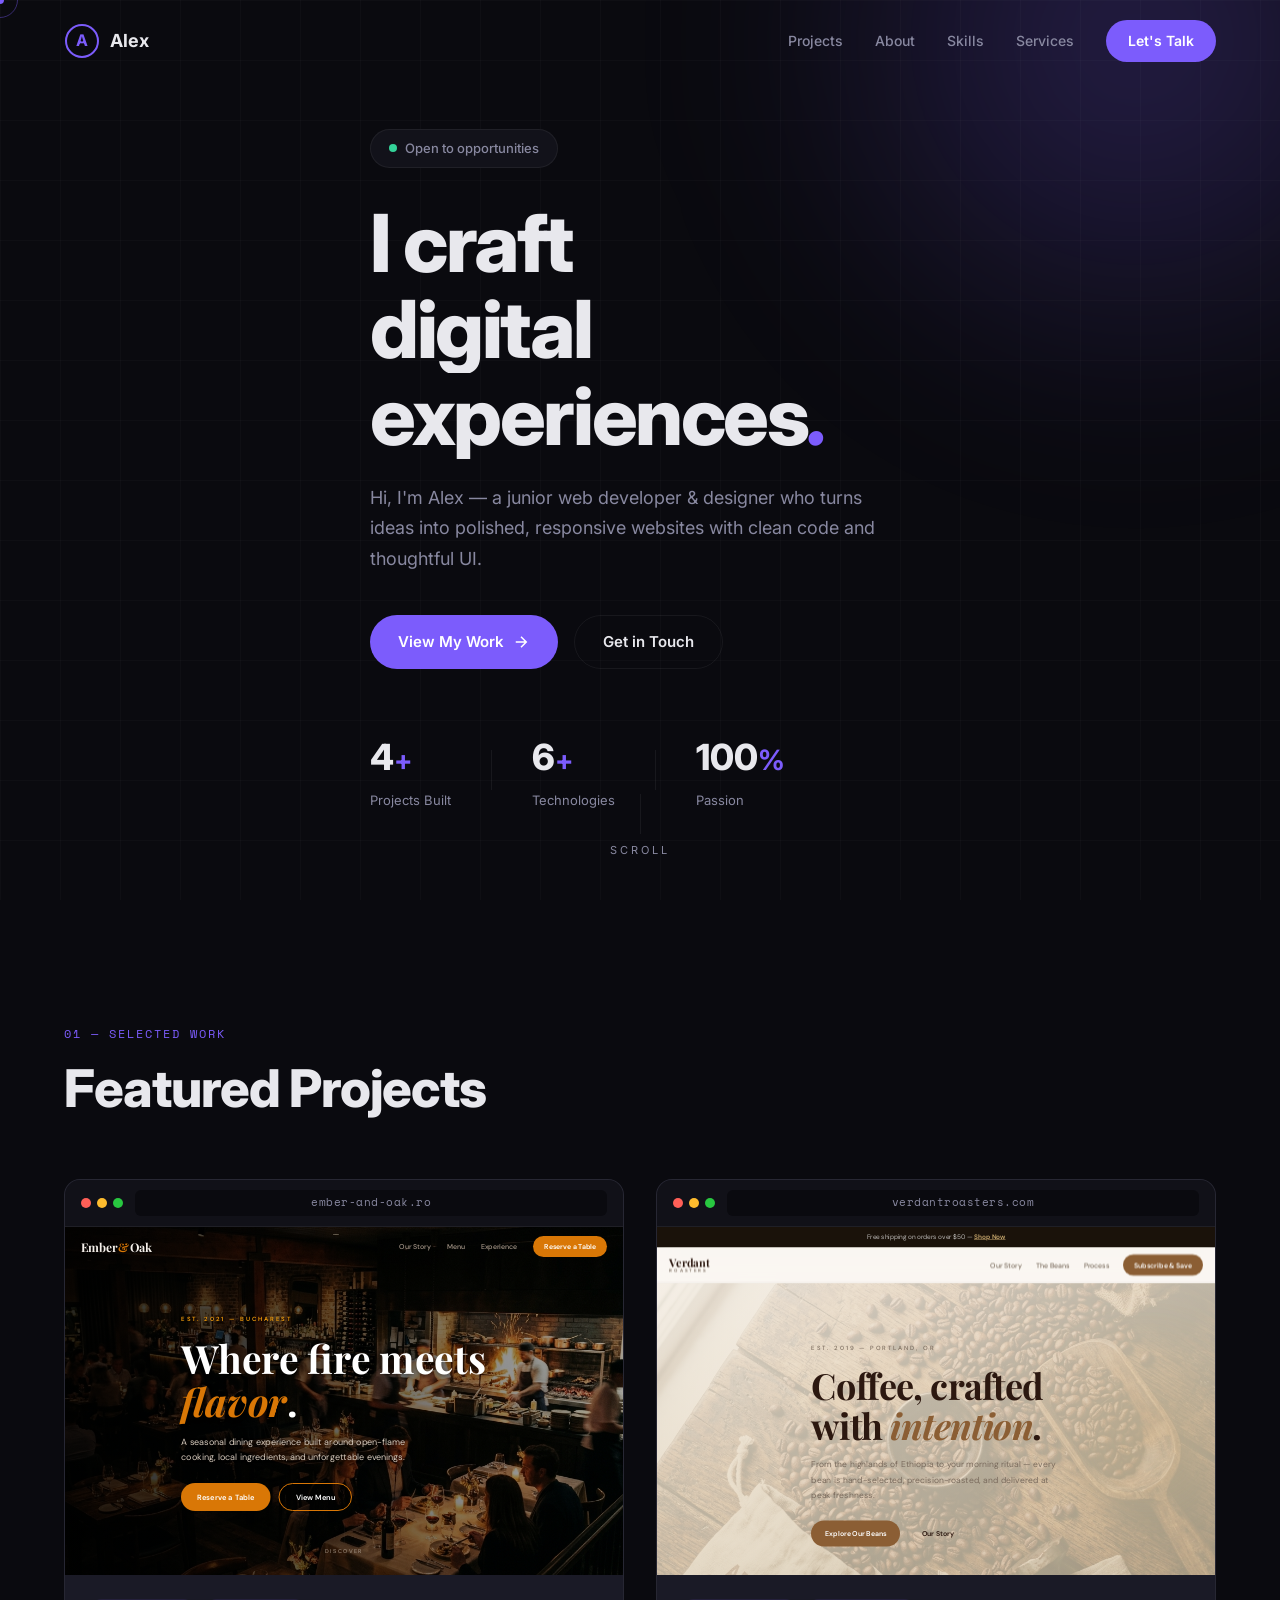
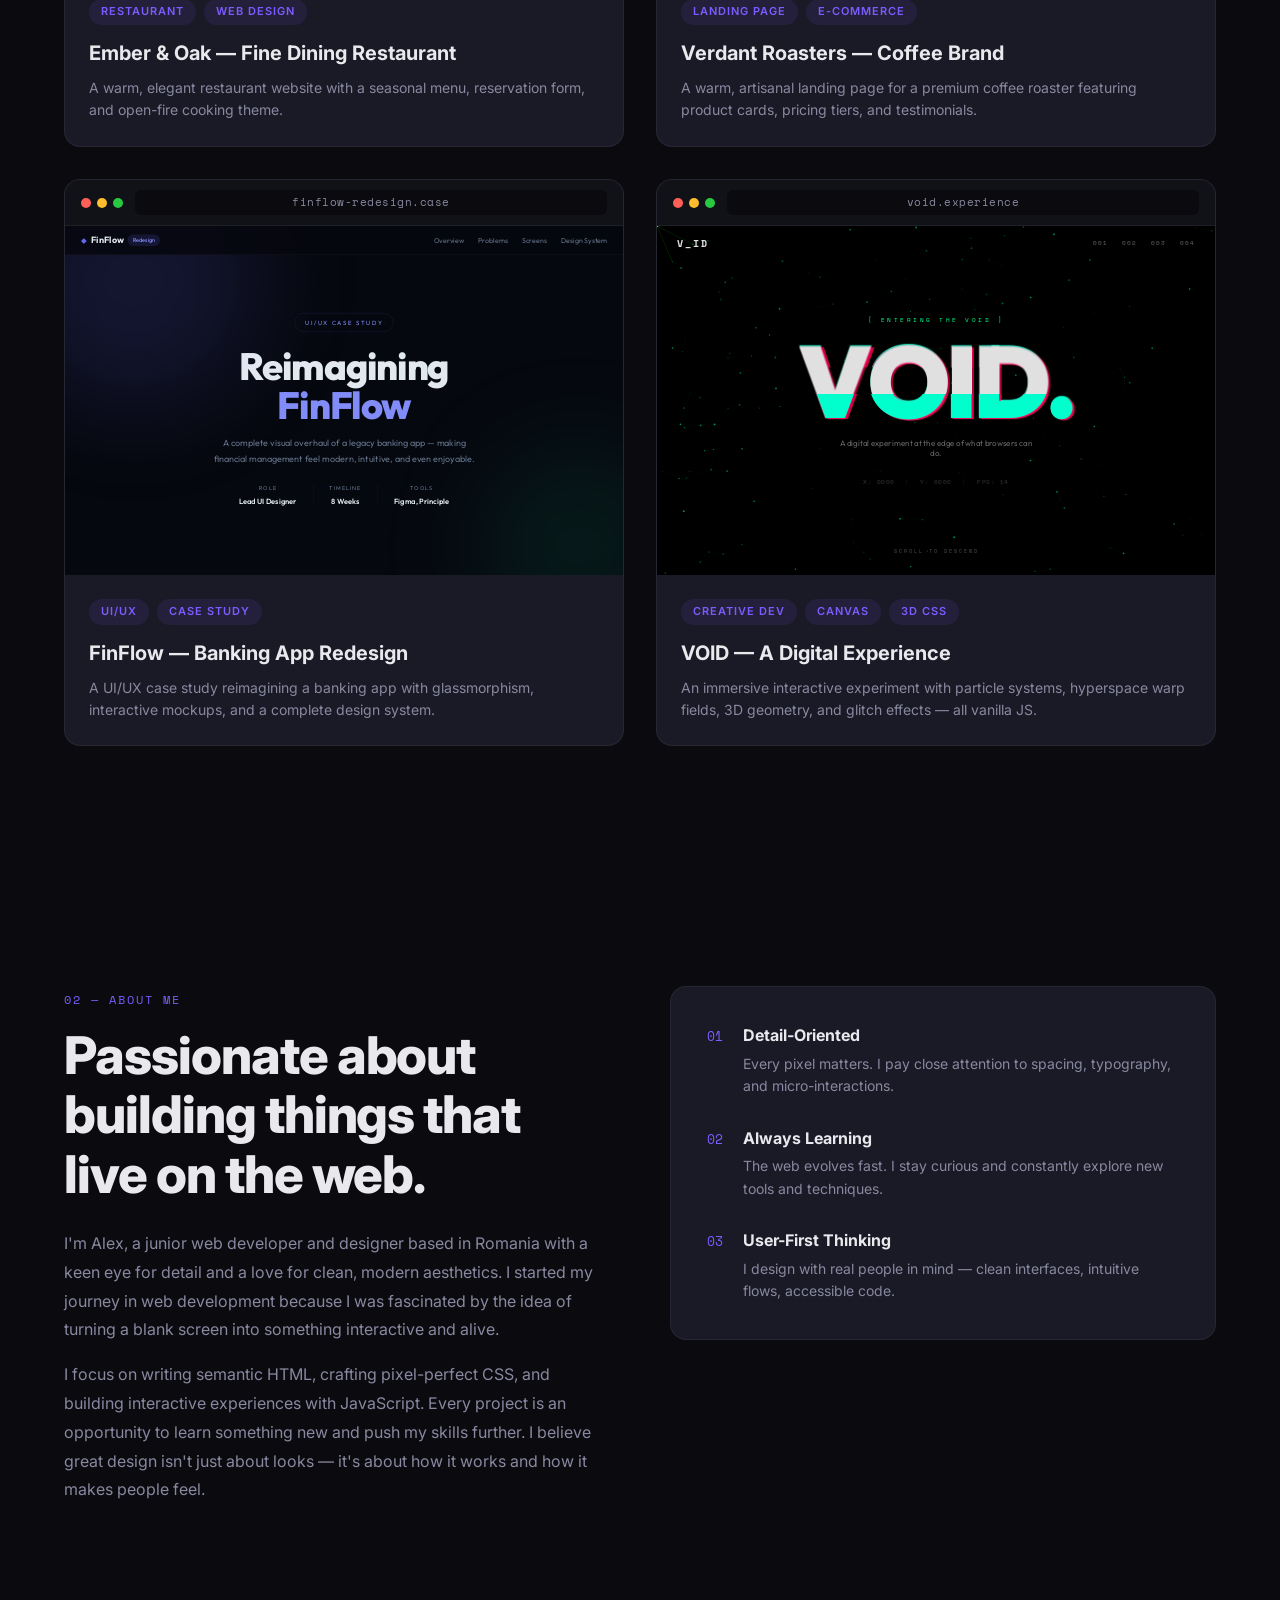
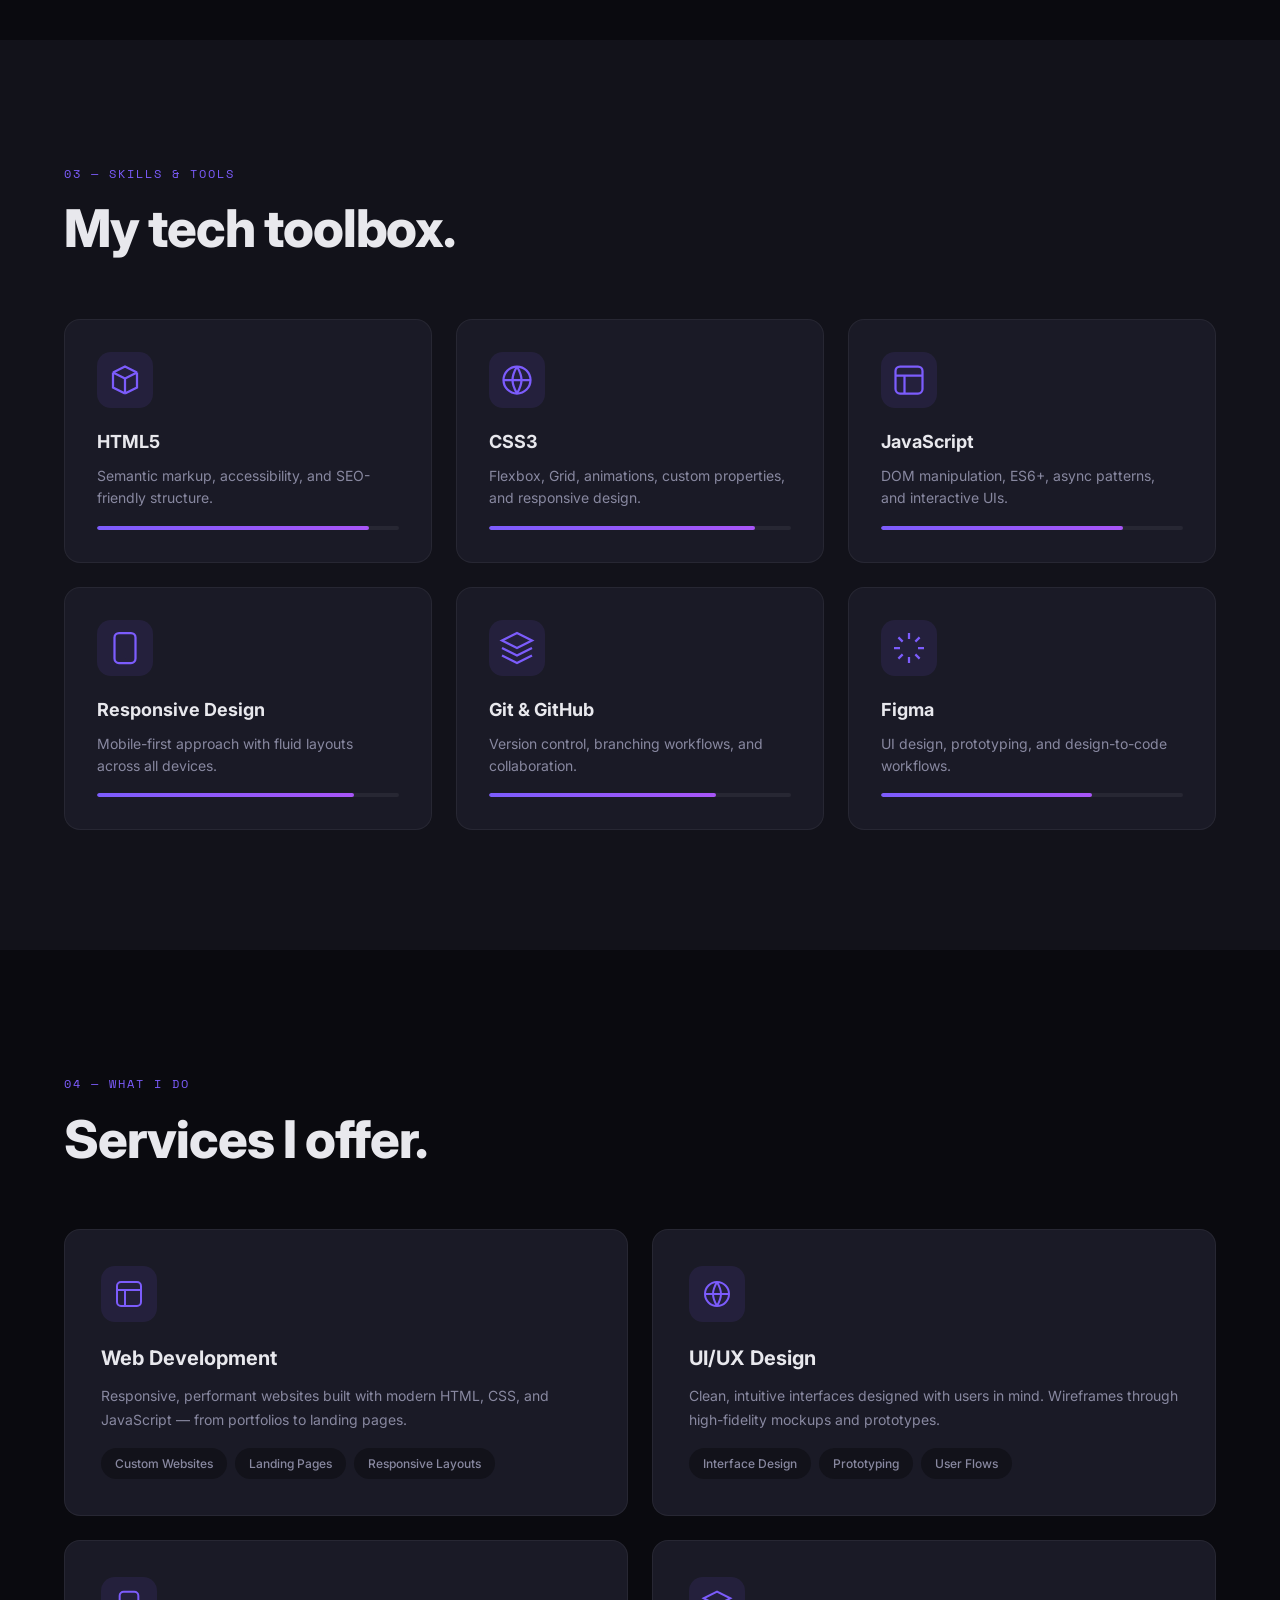
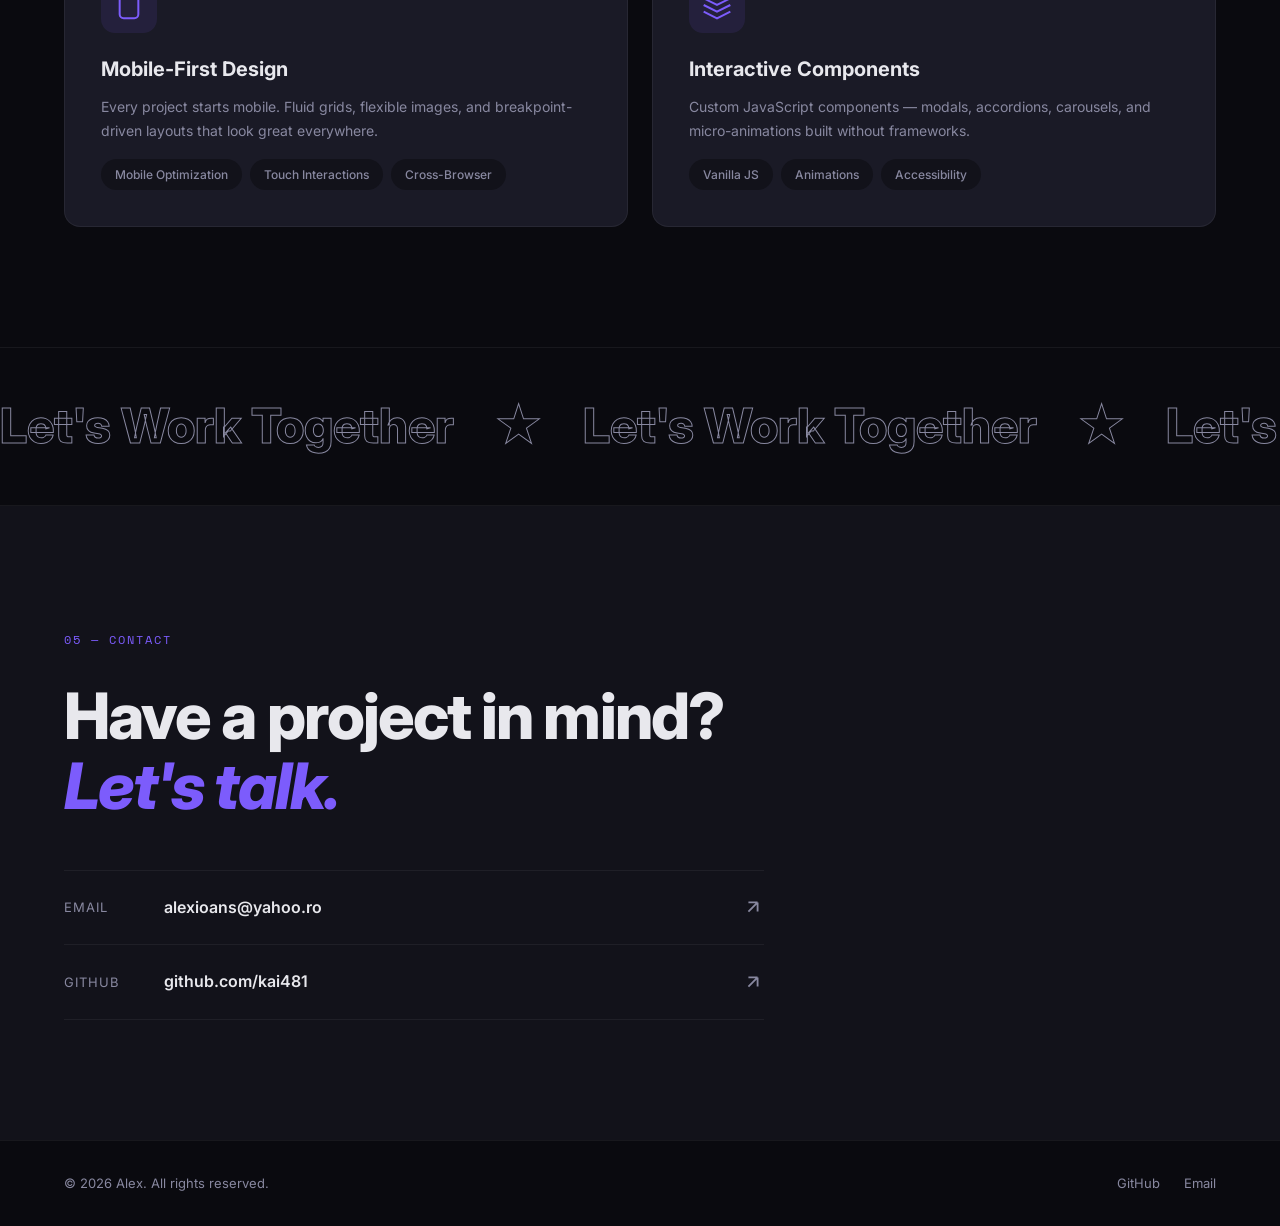
==== index.html @ 917669f0 "Add files via upload" ====
<!DOCTYPE html>
<html lang="en">
<head>
    <meta charset="UTF-8">
    <meta name="viewport" content="width=device-width, initial-scale=1.0">
    <title>Alex — Junior Web Developer & Designer</title>
    <meta name="description" content="Alex is a junior web developer and designer crafting modern, responsive websites and immersive digital experiences.">
    <link rel="preconnect" href="https://fonts.googleapis.com">
    <link rel="preconnect" href="https://fonts.gstatic.com" crossorigin>
    <link href="https://fonts.googleapis.com/css2?family=Inter:wght@300;400;500;600;700;800;900&family=Space+Mono:wght@400;700&display=swap" rel="stylesheet">
    <link rel="stylesheet" href="style.css">
</head>
<body>
    <!-- Cursor -->
    <div class="cursor" id="cursor"></div>
    <div class="cursor-follower" id="cursorFollower"></div>

    <!-- Loader -->
    <div class="loader" id="loader">
        <div class="loader-inner">
            <div class="loader-bar"></div>
            <span class="loader-text">ALEX</span>
        </div>
    </div>

    <!-- Navigation -->
    <header class="nav" id="nav">
        <div class="container nav-inner">
            <a href="#" class="nav-logo">
                <svg width="36" height="36" viewBox="0 0 36 36" fill="none">
                    <circle cx="18" cy="18" r="16" stroke="currentColor" stroke-width="2"/>
                    <text x="18" y="23" text-anchor="middle" fill="currentColor" font-size="16" font-weight="700" font-family="Inter, sans-serif">A</text>
                </svg>
                <span>Alex</span>
            </a>
            <nav class="nav-links" id="navLinks">
                <a href="#projects">Projects</a>
                <a href="#about">About</a>
                <a href="#skills">Skills</a>
                <a href="#services">Services</a>
                <a href="#contact" class="nav-cta">Let's Talk</a>
            </nav>
            <button class="hamburger" id="hamburger" aria-label="Toggle navigation">
                <span></span><span></span><span></span>
            </button>
        </div>
    </header>

    <!-- Mobile Menu -->
    <div class="mobile-menu" id="mobileMenu">
        <nav>
            <a href="#projects">Projects</a>
            <a href="#about">About</a>
            <a href="#skills">Skills</a>
            <a href="#services">Services</a>
            <a href="#contact">Let's Talk</a>
        </nav>
    </div>

    <!-- Hero -->
    <section class="hero">
        <div class="hero-bg">
            <div class="hero-gradient"></div>
            <div class="hero-grid"></div>
        </div>
        <div class="container hero-content">
            <div class="hero-badge reveal">
                <span class="pulse-dot"></span>
                Open to opportunities
            </div>
            <h1 class="hero-title">
                <span class="reveal-line"><span>I craft</span></span>
                <span class="reveal-line delay-1"><span>digital</span></span>
                <span class="reveal-line delay-2"><span>experiences<em>.</em></span></span>
            </h1>
            <p class="hero-desc reveal delay-3">Hi, I'm Alex — a junior web developer & designer who turns ideas into polished, responsive websites with clean code and thoughtful UI.</p>
            <div class="hero-btns reveal delay-4">
                <a href="#projects" class="btn btn-primary">
                    <span>View My Work</span>
                    <svg width="18" height="18" viewBox="0 0 24 24" fill="none" stroke="currentColor" stroke-width="2"><path d="M5 12h14M12 5l7 7-7 7"/></svg>
                </a>
                <a href="#contact" class="btn btn-outline">Get in Touch</a>
            </div>
            <div class="hero-stats reveal delay-5">
                <div class="stat">
                    <span class="stat-num" data-count="4">0</span><span class="stat-plus">+</span>
                    <span class="stat-label">Projects Built</span>
                </div>
                <div class="stat-divider"></div>
                <div class="stat">
                    <span class="stat-num" data-count="6">0</span><span class="stat-plus">+</span>
                    <span class="stat-label">Technologies</span>
                </div>
                <div class="stat-divider"></div>
                <div class="stat">
                    <span class="stat-num" data-count="100">0</span><span class="stat-plus">%</span>
                    <span class="stat-label">Passion</span>
                </div>
            </div>
        </div>
        <div class="scroll-cue">
            <div class="scroll-line"></div>
            <span>Scroll</span>
        </div>
    </section>

    <!-- Projects Section -->
    <section id="projects" class="section">
        <div class="container">
            <div class="section-header">
                <span class="section-tag reveal">01 — Selected Work</span>
                <h2 class="section-title reveal delay-1">Featured Projects</h2>
            </div>
            <div class="projects-grid">
                <article class="project-card reveal">
                    <a href="project-1-portfolio/index.html" class="project-link">
                        <div class="project-image">
                            <div class="project-preview-frame">
                                <div class="frame-dots"><span></span><span></span><span></span></div>
                                <div class="frame-url">ember-and-oak.ro</div>
                            </div>
                            <div class="project-preview-wrap">
                                <iframe src="project-1-portfolio/index.html" class="project-iframe" loading="lazy" tabindex="-1" title="Ember & Oak preview"></iframe>
                            </div>
                            <div class="project-hover">
                                <span class="project-arrow">
                                    <svg width="28" height="28" viewBox="0 0 24 24" fill="none" stroke="currentColor" stroke-width="2"><path d="M7 17L17 7M17 7H7M17 7V17"/></svg>
                                </span>
                            </div>
                        </div>
                        <div class="project-meta">
                            <div class="project-tags"><span>Restaurant</span><span>Web Design</span></div>
                            <h3>Ember & Oak — Fine Dining Restaurant</h3>
                            <p>A warm, elegant restaurant website with a seasonal menu, reservation form, and open-fire cooking theme.</p>
                        </div>
                    </a>
                </article>
                <article class="project-card reveal delay-1">
                    <a href="project-2-landing/index.html" class="project-link">
                        <div class="project-image">
                            <div class="project-preview-frame">
                                <div class="frame-dots"><span></span><span></span><span></span></div>
                                <div class="frame-url">verdantroasters.com</div>
                            </div>
                            <div class="project-preview-wrap">
                                <iframe src="project-2-landing/index.html" class="project-iframe" loading="lazy" tabindex="-1" title="Verdant Roasters preview"></iframe>
                            </div>
                            <div class="project-hover">
                                <span class="project-arrow">
                                    <svg width="28" height="28" viewBox="0 0 24 24" fill="none" stroke="currentColor" stroke-width="2"><path d="M7 17L17 7M17 7H7M17 7V17"/></svg>
                                </span>
                            </div>
                        </div>
                        <div class="project-meta">
                            <div class="project-tags"><span>Landing Page</span><span>E-Commerce</span></div>
                            <h3>Verdant Roasters — Coffee Brand</h3>
                            <p>A warm, artisanal landing page for a premium coffee roaster featuring product cards, pricing tiers, and testimonials.</p>
                        </div>
                    </a>
                </article>
                <article class="project-card reveal delay-2">
                    <a href="project-3-redesign/index.html" class="project-link">
                        <div class="project-image">
                            <div class="project-preview-frame">
                                <div class="frame-dots"><span></span><span></span><span></span></div>
                                <div class="frame-url">finflow-redesign.case</div>
                            </div>
                            <div class="project-preview-wrap">
                                <iframe src="project-3-redesign/index.html" class="project-iframe" loading="lazy" tabindex="-1" title="FinFlow preview"></iframe>
                            </div>
                            <div class="project-hover">
                                <span class="project-arrow">
                                    <svg width="28" height="28" viewBox="0 0 24 24" fill="none" stroke="currentColor" stroke-width="2"><path d="M7 17L17 7M17 7H7M17 7V17"/></svg>
                                </span>
                            </div>
                        </div>
                        <div class="project-meta">
                            <div class="project-tags"><span>UI/UX</span><span>Case Study</span></div>
                            <h3>FinFlow — Banking App Redesign</h3>
                            <p>A UI/UX case study reimagining a banking app with glassmorphism, interactive mockups, and a complete design system.</p>
                        </div>
                    </a>
                </article>
                <article class="project-card reveal delay-3">
                    <a href="project-4-components/index.html" class="project-link">
                        <div class="project-image">
                            <div class="project-preview-frame">
                                <div class="frame-dots"><span></span><span></span><span></span></div>
                                <div class="frame-url">void.experience</div>
                            </div>
                            <div class="project-preview-wrap">
                                <iframe src="project-4-components/index.html" class="project-iframe" loading="lazy" tabindex="-1" title="VOID preview"></iframe>
                            </div>
                            <div class="project-hover">
                                <span class="project-arrow">
                                    <svg width="28" height="28" viewBox="0 0 24 24" fill="none" stroke="currentColor" stroke-width="2"><path d="M7 17L17 7M17 7H7M17 7V17"/></svg>
                                </span>
                            </div>
                        </div>
                        <div class="project-meta">
                            <div class="project-tags"><span>Creative Dev</span><span>Canvas</span><span>3D CSS</span></div>
                            <h3>VOID — A Digital Experience</h3>
                            <p>An immersive interactive experiment with particle systems, hyperspace warp fields, 3D geometry, and glitch effects — all vanilla JS.</p>
                        </div>
                    </a>
                </article>
            </div>
        </div>
    </section>

    <!-- About Section -->
    <section id="about" class="section about">
        <div class="container">
            <div class="about-grid">
                <div class="about-left">
                    <span class="section-tag reveal">02 — About Me</span>
                    <h2 class="section-title reveal delay-1">Passionate about building things that live on the web.</h2>
                    <p class="reveal delay-2">I'm Alex, a junior web developer and designer based in Romania with a keen eye for detail and a love for clean, modern aesthetics. I started my journey in web development because I was fascinated by the idea of turning a blank screen into something interactive and alive.</p>
                    <p class="reveal delay-3">I focus on writing semantic HTML, crafting pixel-perfect CSS, and building interactive experiences with JavaScript. Every project is an opportunity to learn something new and push my skills further. I believe great design isn't just about looks — it's about how it works and how it makes people feel.</p>
                </div>
                <div class="about-right reveal delay-2">
                    <div class="about-card glass">
                        <div class="about-card-glow"></div>
                        <div class="values-list">
                            <div class="value-item">
                                <span class="value-num">01</span>
                                <div>
                                    <h4>Detail-Oriented</h4>
                                    <p>Every pixel matters. I pay close attention to spacing, typography, and micro-interactions.</p>
                                </div>
                            </div>
                            <div class="value-item">
                                <span class="value-num">02</span>
                                <div>
                                    <h4>Always Learning</h4>
                                    <p>The web evolves fast. I stay curious and constantly explore new tools and techniques.</p>
                                </div>
                            </div>
                            <div class="value-item">
                                <span class="value-num">03</span>
                                <div>
                                    <h4>User-First Thinking</h4>
                                    <p>I design with real people in mind — clean interfaces, intuitive flows, accessible code.</p>
                                </div>
                            </div>
                        </div>
                    </div>
                </div>
            </div>
        </div>
    </section>

    <!-- Skills Section -->
    <section id="skills" class="section section-dark">
        <div class="container">
            <div class="section-header">
                <span class="section-tag reveal">03 — Skills & Tools</span>
                <h2 class="section-title reveal delay-1">My tech toolbox.</h2>
            </div>
            <div class="skills-grid">
                <div class="skill-card reveal">
                    <div class="skill-icon">
                        <svg width="36" height="36" viewBox="0 0 24 24" fill="none" stroke="currentColor" stroke-width="1.5"><path d="M4 7l8-4 8 4M4 7v10l8 4M4 7l8 4M20 7v10l-8 4M20 7l-8 4M12 11v10"/></svg>
                    </div>
                    <h3>HTML5</h3>
                    <p>Semantic markup, accessibility, and SEO-friendly structure.</p>
                    <div class="skill-bar"><div class="skill-fill" data-width="90"></div></div>
                </div>
                <div class="skill-card reveal delay-1">
                    <div class="skill-icon">
                        <svg width="36" height="36" viewBox="0 0 24 24" fill="none" stroke="currentColor" stroke-width="1.5"><circle cx="12" cy="12" r="9"/><path d="M12 3c2 3.5 3 7 3 9s-1 5.5-3 9M12 3c-2 3.5-3 7-3 9s1 5.5 3 9M3 12h18"/></svg>
                    </div>
                    <h3>CSS3</h3>
                    <p>Flexbox, Grid, animations, custom properties, and responsive design.</p>
                    <div class="skill-bar"><div class="skill-fill" data-width="88"></div></div>
                </div>
                <div class="skill-card reveal delay-2">
                    <div class="skill-icon">
                        <svg width="36" height="36" viewBox="0 0 24 24" fill="none" stroke="currentColor" stroke-width="1.5"><rect x="3" y="3" width="18" height="18" rx="3"/><path d="M3 9h18M9 21V9"/></svg>
                    </div>
                    <h3>JavaScript</h3>
                    <p>DOM manipulation, ES6+, async patterns, and interactive UIs.</p>
                    <div class="skill-bar"><div class="skill-fill" data-width="80"></div></div>
                </div>
                <div class="skill-card reveal delay-3">
                    <div class="skill-icon">
                        <svg width="36" height="36" viewBox="0 0 24 24" fill="none" stroke="currentColor" stroke-width="1.5"><rect x="5" y="2" width="14" height="20" rx="3"/><path d="M12 18h.01"/></svg>
                    </div>
                    <h3>Responsive Design</h3>
                    <p>Mobile-first approach with fluid layouts across all devices.</p>
                    <div class="skill-bar"><div class="skill-fill" data-width="85"></div></div>
                </div>
                <div class="skill-card reveal delay-4">
                    <div class="skill-icon">
                        <svg width="36" height="36" viewBox="0 0 24 24" fill="none" stroke="currentColor" stroke-width="1.5"><path d="M12 2L2 7l10 5 10-5-10-5z"/><path d="M2 17l10 5 10-5M2 12l10 5 10-5"/></svg>
                    </div>
                    <h3>Git & GitHub</h3>
                    <p>Version control, branching workflows, and collaboration.</p>
                    <div class="skill-bar"><div class="skill-fill" data-width="75"></div></div>
                </div>
                <div class="skill-card reveal delay-5">
                    <div class="skill-icon">
                        <svg width="36" height="36" viewBox="0 0 24 24" fill="none" stroke="currentColor" stroke-width="1.5"><path d="M2 12h4M18 12h4M12 2v4M12 18v4M4.93 4.93l2.83 2.83M16.24 16.24l2.83 2.83M4.93 19.07l2.83-2.83M16.24 7.76l2.83-2.83"/></svg>
                    </div>
                    <h3>Figma</h3>
                    <p>UI design, prototyping, and design-to-code workflows.</p>
                    <div class="skill-bar"><div class="skill-fill" data-width="70"></div></div>
                </div>
            </div>
        </div>
    </section>

    <!-- Services Section -->
    <section id="services" class="section">
        <div class="container">
            <div class="section-header">
                <span class="section-tag reveal">04 — What I Do</span>
                <h2 class="section-title reveal delay-1">Services I offer.</h2>
            </div>
            <div class="services-grid">
                <div class="service-card reveal">
                    <div class="service-icon">
                        <svg width="32" height="32" viewBox="0 0 24 24" fill="none" stroke="currentColor" stroke-width="1.5"><rect x="3" y="3" width="18" height="18" rx="3"/><path d="M3 9h18M9 21V9"/></svg>
                    </div>
                    <h3>Web Development</h3>
                    <p>Responsive, performant websites built with modern HTML, CSS, and JavaScript — from portfolios to landing pages.</p>
                    <ul class="service-list">
                        <li>Custom Websites</li><li>Landing Pages</li><li>Responsive Layouts</li>
                    </ul>
                </div>
                <div class="service-card reveal delay-1">
                    <div class="service-icon">
                        <svg width="32" height="32" viewBox="0 0 24 24" fill="none" stroke="currentColor" stroke-width="1.5"><circle cx="12" cy="12" r="9"/><path d="M12 3c2 3.5 3 7 3 9s-1 5.5-3 9M12 3c-2 3.5-3 7-3 9s1 5.5 3 9M3 12h18"/></svg>
                    </div>
                    <h3>UI/UX Design</h3>
                    <p>Clean, intuitive interfaces designed with users in mind. Wireframes through high-fidelity mockups and prototypes.</p>
                    <ul class="service-list">
                        <li>Interface Design</li><li>Prototyping</li><li>User Flows</li>
                    </ul>
                </div>
                <div class="service-card reveal delay-2">
                    <div class="service-icon">
                        <svg width="32" height="32" viewBox="0 0 24 24" fill="none" stroke="currentColor" stroke-width="1.5"><rect x="5" y="2" width="14" height="20" rx="3"/><path d="M12 18h.01"/></svg>
                    </div>
                    <h3>Mobile-First Design</h3>
                    <p>Every project starts mobile. Fluid grids, flexible images, and breakpoint-driven layouts that look great everywhere.</p>
                    <ul class="service-list">
                        <li>Mobile Optimization</li><li>Touch Interactions</li><li>Cross-Browser</li>
                    </ul>
                </div>
                <div class="service-card reveal delay-3">
                    <div class="service-icon">
                        <svg width="32" height="32" viewBox="0 0 24 24" fill="none" stroke="currentColor" stroke-width="1.5"><path d="M12 2L2 7l10 5 10-5-10-5z"/><path d="M2 17l10 5 10-5M2 12l10 5 10-5"/></svg>
                    </div>
                    <h3>Interactive Components</h3>
                    <p>Custom JavaScript components — modals, accordions, carousels, and micro-animations built without frameworks.</p>
                    <ul class="service-list">
                        <li>Vanilla JS</li><li>Animations</li><li>Accessibility</li>
                    </ul>
                </div>
            </div>
        </div>
    </section>

    <!-- Marquee -->
    <div class="marquee-section">
        <div class="marquee-track">
            <span>Let's Work Together</span><span>★</span>
            <span>Let's Work Together</span><span>★</span>
            <span>Let's Work Together</span><span>★</span>
            <span>Let's Work Together</span><span>★</span>
            <span>Let's Work Together</span><span>★</span>
            <span>Let's Work Together</span><span>★</span>
        </div>
    </div>

    <!-- Contact -->
    <section id="contact" class="section contact section-dark">
        <div class="container">
            <div class="contact-inner">
                <span class="section-tag reveal">05 — Contact</span>
                <h2 class="contact-title reveal delay-1">
                    <span>Have a project in mind?</span>
                    <span><em>Let's talk.</em></span>
                </h2>
                <div class="contact-links reveal delay-2">
                    <a href="mailto:alexioans@yahoo.ro" class="contact-row">
                        <span class="contact-label">Email</span>
                        <span class="contact-value">alexioans@yahoo.ro</span>
                        <svg width="22" height="22" viewBox="0 0 24 24" fill="none" stroke="currentColor" stroke-width="2"><path d="M7 17L17 7M17 7H7M17 7V17"/></svg>
                    </a>
                    <a href="https://github.com/kai481" target="_blank" rel="noopener" class="contact-row">
                        <span class="contact-label">GitHub</span>
                        <span class="contact-value">github.com/kai481</span>
                        <svg width="22" height="22" viewBox="0 0 24 24" fill="none" stroke="currentColor" stroke-width="2"><path d="M7 17L17 7M17 7H7M17 7V17"/></svg>
                    </a>
                </div>
            </div>
        </div>
    </section>

    <!-- Footer -->
    <footer class="footer">
        <div class="container footer-inner">
            <p>&copy; 2026 Alex. All rights reserved.</p>
            <div class="footer-links">
                <a href="https://github.com/kai481" target="_blank" rel="noopener">GitHub</a>
                <a href="mailto:alexioans@yahoo.ro">Email</a>
            </div>
        </div>
    </footer>

    <script src="script.js"></script>
</body>
</html>
---- style.css ----
/* ============================================
   ALEX — Personal Portfolio
   ============================================ */

/* --- Reset & Base --- */
*, *::before, *::after { box-sizing: border-box; margin: 0; padding: 0; }

:root {
    --bg: #0a0a0f;
    --bg-elevated: #12121a;
    --bg-card: #1a1a26;
    --text: #e8e8ed;
    --text-muted: #8888a0;
    --accent: #7c5cfc;
    --accent-2: #a855f7;
    --accent-glow: rgba(124, 92, 252, 0.25);
    --border: rgba(255,255,255,0.06);
    --radius: 16px;
    --radius-sm: 8px;
    --font: 'Inter', -apple-system, sans-serif;
    --mono: 'Space Mono', monospace;
    --transition: 0.4s cubic-bezier(0.23, 1, 0.32, 1);
    --max-w: 1200px;
}

html { scroll-behavior: smooth; font-size: 16px; }

body {
    font-family: var(--font);
    background: var(--bg);
    color: var(--text);
    line-height: 1.6;
    overflow-x: hidden;
    -webkit-font-smoothing: antialiased;
}

a { color: inherit; text-decoration: none; }
img { max-width: 100%; display: block; }
em { font-style: italic; color: var(--accent); }

.container {
    max-width: var(--max-w);
    margin: 0 auto;
    padding: 0 24px;
}

/* --- Loader --- */
.loader {
    position: fixed; inset: 0; z-index: 9999;
    background: var(--bg);
    display: flex; align-items: center; justify-content: center;
    transition: opacity 0.6s, visibility 0.6s;
}
.loader.hidden { opacity: 0; visibility: hidden; pointer-events: none; }
.loader-inner { text-align: center; }
.loader-bar {
    width: 120px; height: 2px; background: var(--border); border-radius: 2px;
    margin: 0 auto 16px; overflow: hidden; position: relative;
}
.loader-bar::after {
    content: ''; position: absolute; left: -50%; top: 0; width: 50%; height: 100%;
    background: var(--accent); animation: loaderSlide 1s ease-in-out infinite;
}
@keyframes loaderSlide { to { left: 100%; } }
.loader-text {
    font-family: var(--mono); font-size: 12px; letter-spacing: 6px;
    color: var(--text-muted); text-transform: uppercase;
}

/* --- Custom Cursor --- */
.cursor, .cursor-follower {
    position: fixed; border-radius: 50%; pointer-events: none; z-index: 9998;
    transition: transform 0.15s ease;
    display: none;
}
.cursor { width: 8px; height: 8px; background: var(--accent); transform: translate(-50%,-50%); }
.cursor-follower {
    width: 36px; height: 36px; border: 1px solid rgba(124,92,252,0.4);
    transform: translate(-50%,-50%); transition: transform 0.3s ease, width 0.3s, height 0.3s;
}
@media (hover: hover) and (pointer: fine) {
    .cursor, .cursor-follower { display: block; }
    body { cursor: none; }
    a, button { cursor: none; }
}

/* --- Navigation --- */
.nav {
    position: fixed; top: 0; left: 0; right: 0; z-index: 100;
    padding: 20px 0;
    transition: background var(--transition), padding var(--transition), backdrop-filter var(--transition);
}
.nav.scrolled {
    background: rgba(10,10,15,0.85); backdrop-filter: blur(20px);
    padding: 12px 0; border-bottom: 1px solid var(--border);
}
.nav-inner { display: flex; align-items: center; justify-content: space-between; }

.nav-logo {
    display: flex; align-items: center; gap: 10px;
    font-weight: 700; font-size: 18px;
}
.nav-logo svg { color: var(--accent); }

.nav-links { display: flex; align-items: center; gap: 32px; }
.nav-links a {
    font-size: 14px; font-weight: 500; color: var(--text-muted);
    transition: color var(--transition); position: relative;
}
.nav-links a:hover { color: var(--text); }
.nav-links a::after {
    content: ''; position: absolute; bottom: -4px; left: 0; width: 0; height: 2px;
    background: var(--accent); transition: width var(--transition);
}
.nav-links a:hover::after { width: 100%; }

.nav-cta {
    background: var(--accent) !important; color: #fff !important;
    padding: 10px 22px; border-radius: 50px; font-weight: 600 !important;
    transition: transform var(--transition), box-shadow var(--transition) !important;
}
.nav-cta::after { display: none !important; }
.nav-cta:hover {
    transform: translateY(-2px);
    box-shadow: 0 8px 30px var(--accent-glow);
}

.hamburger {
    display: none; background: none; border: none; cursor: pointer;
    width: 28px; height: 20px; position: relative; z-index: 200;
}
.hamburger span {
    display: block; width: 100%; height: 2px; background: var(--text);
    position: absolute; left: 0; transition: all 0.3s;
}
.hamburger span:first-child { top: 0; }
.hamburger span:nth-child(2) { top: 50%; transform: translateY(-50%); }
.hamburger span:last-child { bottom: 0; }
.hamburger.active span:first-child { top: 50%; transform: translateY(-50%) rotate(45deg); }
.hamburger.active span:nth-child(2) { opacity: 0; }
.hamburger.active span:last-child { bottom: 50%; transform: translateY(50%) rotate(-45deg); }

.mobile-menu {
    position: fixed; inset: 0; z-index: 150; background: rgba(10,10,15,0.97);
    display: flex; align-items: center; justify-content: center;
    opacity: 0; visibility: hidden; transition: all 0.4s;
}
.mobile-menu.active { opacity: 1; visibility: visible; }
.mobile-menu nav { display: flex; flex-direction: column; align-items: center; gap: 28px; }
.mobile-menu a {
    font-size: 28px; font-weight: 700; color: var(--text-muted);
    transition: color 0.3s;
}
.mobile-menu a:hover { color: var(--accent); }

/* --- Hero --- */
.hero {
    min-height: 100vh; display: flex; align-items: center;
    position: relative; overflow: hidden; padding: 120px 0 80px;
}
.hero-bg { position: absolute; inset: 0; z-index: 0; }
.hero-gradient {
    position: absolute; top: -40%; right: -20%; width: 800px; height: 800px;
    background: radial-gradient(circle, var(--accent-glow) 0%, transparent 70%);
    filter: blur(80px); animation: floatGlow 8s ease-in-out infinite alternate;
}
@keyframes floatGlow {
    0% { transform: translate(0, 0) scale(1); }
    100% { transform: translate(-60px, 40px) scale(1.1); }
}
.hero-grid {
    position: absolute; inset: 0;
    background-image:
        linear-gradient(rgba(255,255,255,0.02) 1px, transparent 1px),
        linear-gradient(90deg, rgba(255,255,255,0.02) 1px, transparent 1px);
    background-size: 60px 60px;
}
.hero-content { position: relative; z-index: 1; max-width: 800px; }

.hero-badge {
    display: inline-flex; align-items: center; gap: 8px;
    font-size: 13px; font-weight: 500; color: var(--text-muted);
    background: var(--bg-elevated); border: 1px solid var(--border);
    padding: 8px 18px; border-radius: 50px; margin-bottom: 32px;
}
.pulse-dot {
    width: 8px; height: 8px; border-radius: 50%; background: #34d399;
    animation: pulse 2s ease-in-out infinite;
}
@keyframes pulse {
    0%, 100% { box-shadow: 0 0 0 0 rgba(52,211,153,0.4); }
    50% { box-shadow: 0 0 0 8px rgba(52,211,153,0); }
}

.hero-title {
    font-size: clamp(40px, 7vw, 80px); font-weight: 800;
    line-height: 1.08; letter-spacing: -0.03em; margin-bottom: 24px;
}
.hero-title span { display: block; }

.hero-desc {
    font-size: 18px; color: var(--text-muted); max-width: 540px;
    line-height: 1.7; margin-bottom: 40px;
}

.hero-btns { display: flex; gap: 16px; flex-wrap: wrap; margin-bottom: 60px; }

.btn {
    display: inline-flex; align-items: center; gap: 8px;
    padding: 14px 28px; border-radius: 50px; font-weight: 600;
    font-size: 15px; transition: all var(--transition); border: none;
    font-family: var(--font);
}
.btn-primary { background: var(--accent); color: #fff; }
.btn-primary:hover {
    transform: translateY(-2px);
    box-shadow: 0 12px 40px var(--accent-glow);
}
.btn-outline {
    border: 1px solid var(--border); color: var(--text);
    background: transparent;
}
.btn-outline:hover { border-color: var(--accent); color: var(--accent); }

.hero-stats { display: flex; gap: 40px; align-items: center; }
.stat { text-align: left; }
.stat-num { font-size: 36px; font-weight: 800; color: var(--text); }
.stat-plus { font-size: 28px; color: var(--accent); font-weight: 700; }
.stat-label { display: block; font-size: 13px; color: var(--text-muted); margin-top: 4px; }
.stat-divider { width: 1px; height: 40px; background: var(--border); }

.scroll-cue {
    position: absolute; bottom: 40px; left: 50%; transform: translateX(-50%);
    display: flex; flex-direction: column; align-items: center; gap: 8px;
}
.scroll-line {
    width: 1px; height: 40px; background: var(--border); position: relative; overflow: hidden;
}
.scroll-line::after {
    content: ''; position: absolute; top: -100%; left: 0; width: 100%; height: 50%;
    background: var(--accent); animation: scrollLine 2s ease-in-out infinite;
}
@keyframes scrollLine { 0% { top: -50%; } 100% { top: 100%; } }
.scroll-cue span { font-size: 11px; letter-spacing: 3px; text-transform: uppercase; color: var(--text-muted); }

/* --- Sections --- */
.section { padding: 120px 0; }
.section-dark { background: var(--bg-elevated); }

.section-header { margin-bottom: 60px; }
.section-tag {
    display: inline-block; font-family: var(--mono); font-size: 12px;
    letter-spacing: 2px; text-transform: uppercase; color: var(--accent);
    margin-bottom: 16px;
}
.section-title {
    font-size: clamp(32px, 5vw, 52px); font-weight: 800;
    line-height: 1.15; letter-spacing: -0.02em; max-width: 600px;
}

/* --- Projects Grid --- */
.projects-grid {
    display: grid; grid-template-columns: repeat(2, 1fr);
    gap: 32px;
}
.project-link { display: block; color: inherit; text-decoration: none; }
.project-card { border-radius: var(--radius); overflow: hidden; background: var(--bg-card); border: 1px solid var(--border); transition: transform var(--transition), box-shadow var(--transition); }
.project-card:hover { transform: translateY(-8px); box-shadow: 0 20px 60px rgba(0,0,0,0.3); }

.project-image { position: relative; overflow: hidden; }

/* --- Browser Frame Preview --- */
.project-preview-frame {
    display: flex; align-items: center; gap: 12px;
    padding: 10px 16px; background: #111118;
    border-bottom: 1px solid var(--border);
}
.frame-dots { display: flex; gap: 6px; }
.frame-dots span {
    width: 10px; height: 10px; border-radius: 50%;
}
.frame-dots span:nth-child(1) { background: #ff5f57; }
.frame-dots span:nth-child(2) { background: #febc2e; }
.frame-dots span:nth-child(3) { background: #28c840; }
.frame-url {
    flex: 1; text-align: center; font-size: 11px; font-family: var(--mono);
    color: var(--text-muted); background: var(--bg); padding: 4px 12px;
    border-radius: 6px; letter-spacing: 0.5px;
}

.project-preview-wrap {
    width: 100%; aspect-ratio: 16/10; overflow: hidden;
    position: relative; background: var(--bg);
}
.project-iframe {
    width: 200%; height: 200%;
    transform: scale(0.5); transform-origin: top left;
    border: none; pointer-events: none;
}

.project-hover {
    position: absolute; inset: 0; background: rgba(0,0,0,0.4);
    display: flex; align-items: center; justify-content: center;
    opacity: 0; transition: opacity var(--transition);
    top: 0;
}
.project-card:hover .project-hover { opacity: 1; }
.project-arrow {
    width: 56px; height: 56px; border-radius: 50%; background: var(--accent);
    display: flex; align-items: center; justify-content: center; color: #fff;
    transform: scale(0.5) rotate(-45deg);
    transition: transform 0.4s cubic-bezier(0.34, 1.56, 0.64, 1);
}
.project-card:hover .project-arrow { transform: scale(1) rotate(0); }

.project-meta { padding: 24px; }
.project-tags { display: flex; gap: 8px; margin-bottom: 12px; flex-wrap: wrap; }
.project-tags span {
    font-size: 11px; font-weight: 600; text-transform: uppercase; letter-spacing: 1px;
    color: var(--accent); background: rgba(124,92,252,0.1);
    padding: 4px 12px; border-radius: 50px;
}
.project-meta h3 { font-size: 20px; font-weight: 700; margin-bottom: 8px; }
.project-meta p { font-size: 14px; color: var(--text-muted); line-height: 1.6; }

/* --- About --- */
.about-grid { display: grid; grid-template-columns: 1fr 1fr; gap: 60px; align-items: start; }
.about-left .section-title { margin-bottom: 24px; }
.about-left p { color: var(--text-muted); margin-bottom: 16px; font-size: 16px; line-height: 1.8; }

.about-card {
    background: var(--bg-card); border: 1px solid var(--border);
    border-radius: var(--radius); padding: 36px; position: relative; overflow: hidden;
}
.about-card-glow {
    position: absolute; top: -50%; right: -50%; width: 200px; height: 200px;
    background: radial-gradient(circle, var(--accent-glow), transparent 70%);
    filter: blur(60px);
}
.values-list { display: flex; flex-direction: column; gap: 28px; position: relative; z-index: 1; }
.value-item { display: flex; gap: 20px; align-items: flex-start; }
.value-num { font-family: var(--mono); font-size: 13px; color: var(--accent); padding-top: 3px; flex-shrink: 0; }
.value-item h4 { font-size: 16px; font-weight: 700; margin-bottom: 4px; }
.value-item p { font-size: 14px; color: var(--text-muted); line-height: 1.6; }

/* --- Skills --- */
.skills-grid { display: grid; grid-template-columns: repeat(3, 1fr); gap: 24px; }
.skill-card {
    background: var(--bg-card); border: 1px solid var(--border);
    border-radius: var(--radius); padding: 32px;
    transition: border-color var(--transition), transform var(--transition);
}
.skill-card:hover { border-color: rgba(124,92,252,0.3); transform: translateY(-4px); }
.skill-icon {
    width: 56px; height: 56px; border-radius: 14px;
    background: rgba(124,92,252,0.1); display: flex; align-items: center; justify-content: center;
    color: var(--accent); margin-bottom: 20px;
}
.skill-card h3 { font-size: 18px; font-weight: 700; margin-bottom: 8px; }
.skill-card p { font-size: 14px; color: var(--text-muted); line-height: 1.6; margin-bottom: 16px; }
.skill-bar {
    width: 100%; height: 4px; background: var(--border); border-radius: 4px;
    overflow: hidden;
}
.skill-fill {
    height: 100%; width: 0; border-radius: 4px;
    background: linear-gradient(90deg, var(--accent), var(--accent-2));
    transition: width 1.2s cubic-bezier(0.23, 1, 0.32, 1);
}
.skill-fill.animated { width: var(--target-width); }

/* --- Services --- */
.services-grid { display: grid; grid-template-columns: repeat(2, 1fr); gap: 24px; }
.service-card {
    background: var(--bg-card); border: 1px solid var(--border);
    border-radius: var(--radius); padding: 36px;
    transition: border-color var(--transition), transform var(--transition);
}
.service-card:hover { border-color: rgba(124,92,252,0.3); transform: translateY(-4px); }
.service-icon {
    width: 56px; height: 56px; border-radius: 14px;
    background: rgba(124,92,252,0.1); display: flex; align-items: center; justify-content: center;
    color: var(--accent); margin-bottom: 20px;
}
.service-card h3 { font-size: 20px; font-weight: 700; margin-bottom: 10px; }
.service-card > p { font-size: 14px; color: var(--text-muted); line-height: 1.7; margin-bottom: 16px; }
.service-list { list-style: none; display: flex; flex-wrap: wrap; gap: 8px; }
.service-list li {
    font-size: 12px; font-weight: 500; padding: 6px 14px;
    background: var(--bg-elevated); border-radius: 50px; color: var(--text-muted);
}

/* --- Marquee --- */
.marquee-section {
    padding: 40px 0; overflow: hidden;
    border-top: 1px solid var(--border); border-bottom: 1px solid var(--border);
}
.marquee-track {
    display: flex; gap: 40px; animation: marqueeScroll 20s linear infinite;
    white-space: nowrap;
}
.marquee-track span {
    font-size: clamp(28px, 5vw, 48px); font-weight: 800;
    color: transparent; -webkit-text-stroke: 1px var(--text-muted);
    flex-shrink: 0;
}
@keyframes marqueeScroll { to { transform: translateX(-50%); } }

/* --- Contact --- */
.contact-inner { max-width: 700px; }
.contact-title {
    font-size: clamp(36px, 6vw, 64px); font-weight: 800;
    line-height: 1.1; letter-spacing: -0.03em; margin: 16px 0 48px;
}
.contact-title span { display: block; }

.contact-links { display: flex; flex-direction: column; }
.contact-row {
    display: flex; align-items: center; justify-content: space-between;
    padding: 24px 0; border-top: 1px solid var(--border);
    transition: padding var(--transition);
}
.contact-row:last-child { border-bottom: 1px solid var(--border); }
.contact-row:hover { padding-left: 16px; }
.contact-label { font-size: 13px; color: var(--text-muted); text-transform: uppercase; letter-spacing: 1px; min-width: 100px; }
.contact-value { font-size: 16px; font-weight: 600; flex: 1; }
.contact-row svg { color: var(--text-muted); transition: color 0.3s, transform 0.3s; }
.contact-row:hover svg { color: var(--accent); transform: translate(4px, -4px); }

/* --- Footer --- */
.footer { padding: 32px 0; border-top: 1px solid var(--border); }
.footer-inner { display: flex; justify-content: space-between; align-items: center; }
.footer p { font-size: 13px; color: var(--text-muted); }
.footer-links { display: flex; gap: 24px; }
.footer-links a { font-size: 13px; color: var(--text-muted); transition: color 0.3s; }
.footer-links a:hover { color: var(--text); }

/* --- Reveal Animations --- */
.reveal {
    opacity: 0; transform: translateY(30px);
    transition: opacity 0.8s ease, transform 0.8s ease;
}
.reveal.visible { opacity: 1; transform: translateY(0); }
.delay-1 { transition-delay: 0.1s; }
.delay-2 { transition-delay: 0.2s; }
.delay-3 { transition-delay: 0.3s; }
.delay-4 { transition-delay: 0.4s; }
.delay-5 { transition-delay: 0.5s; }

.reveal-line { display: block; overflow: hidden; }
.reveal-line span {
    display: block; transform: translateY(110%);
    transition: transform 0.8s cubic-bezier(0.23, 1, 0.32, 1);
}
.reveal-line.visible span { transform: translateY(0); }
.reveal-line.delay-1 span { transition-delay: 0.12s; }
.reveal-line.delay-2 span { transition-delay: 0.24s; }

/* --- Responsive --- */
@media (max-width: 1024px) {
    .projects-grid { grid-template-columns: 1fr; }
    .about-grid { grid-template-columns: 1fr; gap: 40px; }
    .services-grid { grid-template-columns: 1fr; }
    .skills-grid { grid-template-columns: repeat(2, 1fr); }
}

@media (max-width: 768px) {
    .nav-links { display: none; }
    .hamburger { display: block; }
    .hero { padding: 100px 0 60px; }
    .hero-stats { flex-direction: column; gap: 16px; align-items: flex-start; }
    .stat-divider { width: 40px; height: 1px; }
    .section { padding: 80px 0; }
    .contact-row { flex-wrap: wrap; gap: 8px; }
    .contact-label { min-width: auto; width: 100%; }
    .footer-inner { flex-direction: column; gap: 12px; text-align: center; }
    .scroll-cue { display: none; }
}

@media (max-width: 480px) {
    .hero-title { font-size: 36px; }
    .section-title { font-size: 28px; }
    .hero-btns { flex-direction: column; }
    .btn { width: 100%; justify-content: center; }
    .skills-grid { grid-template-columns: 1fr; }
}
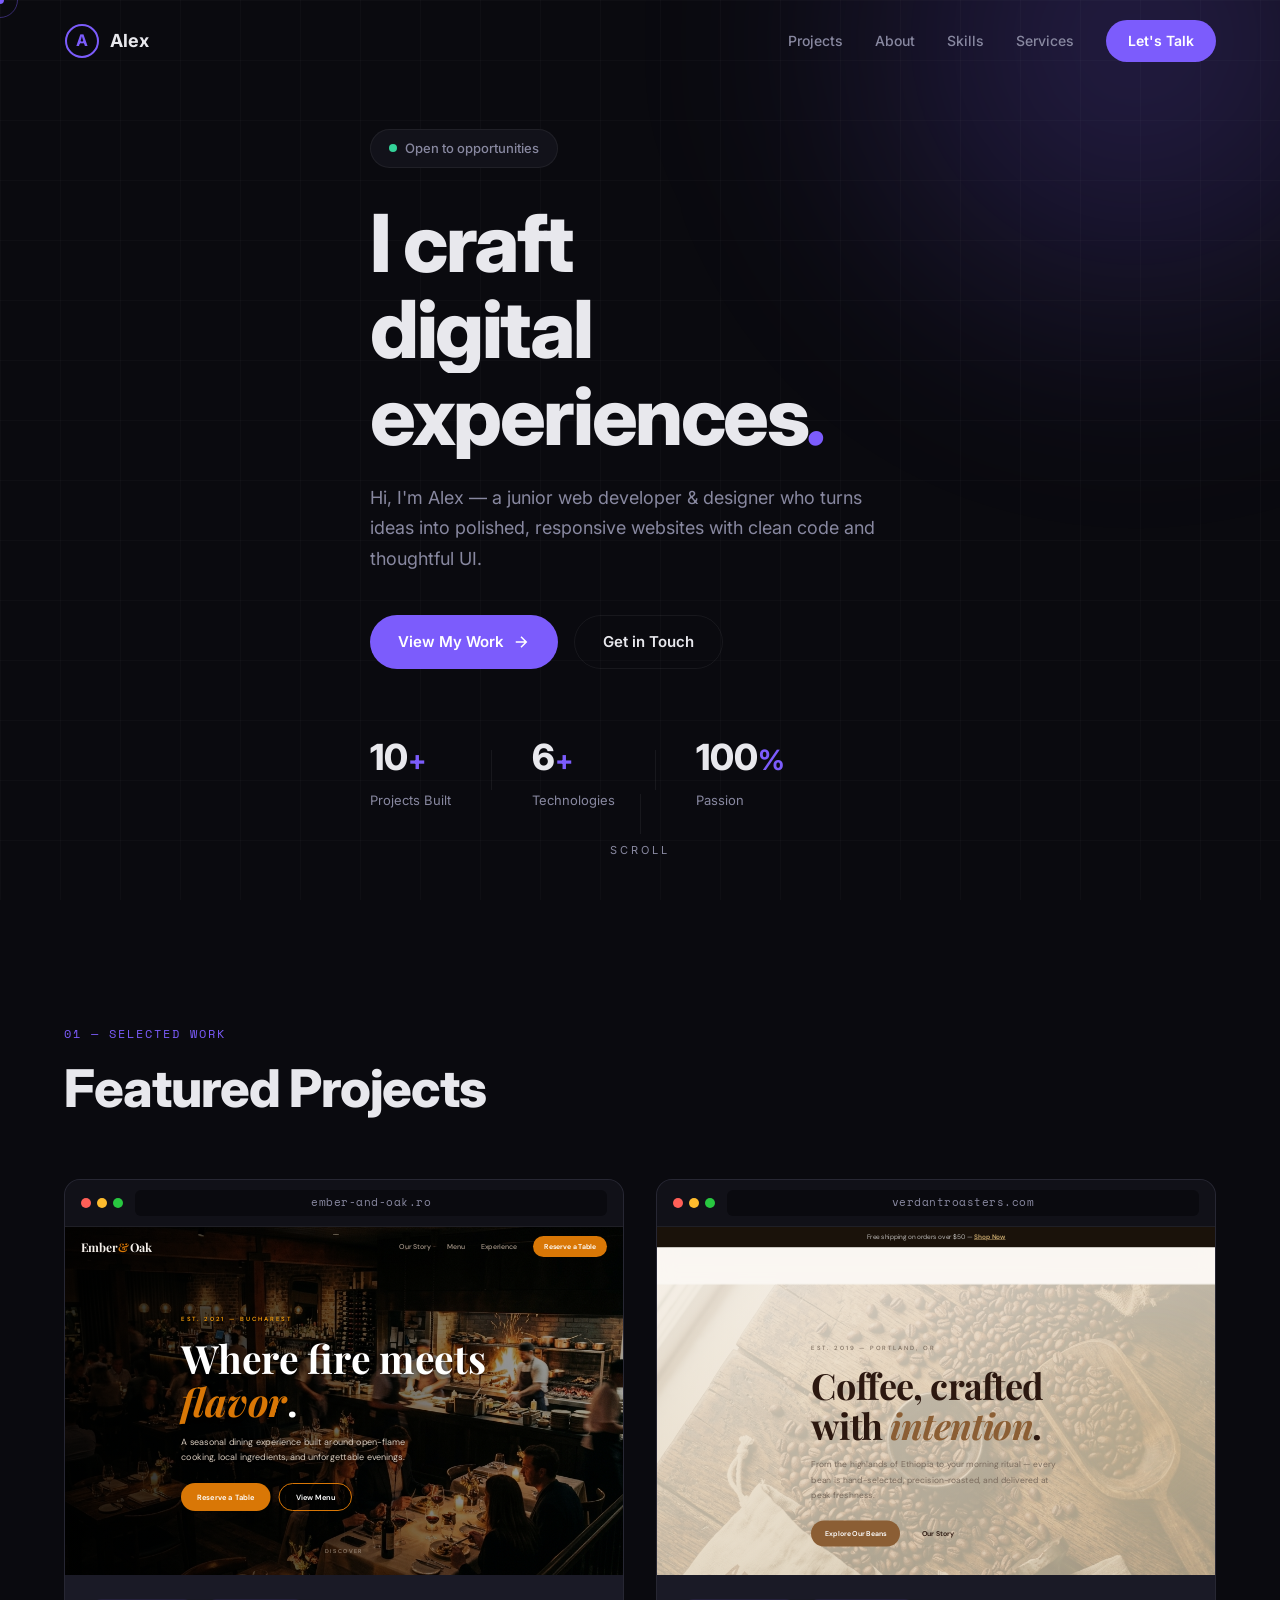
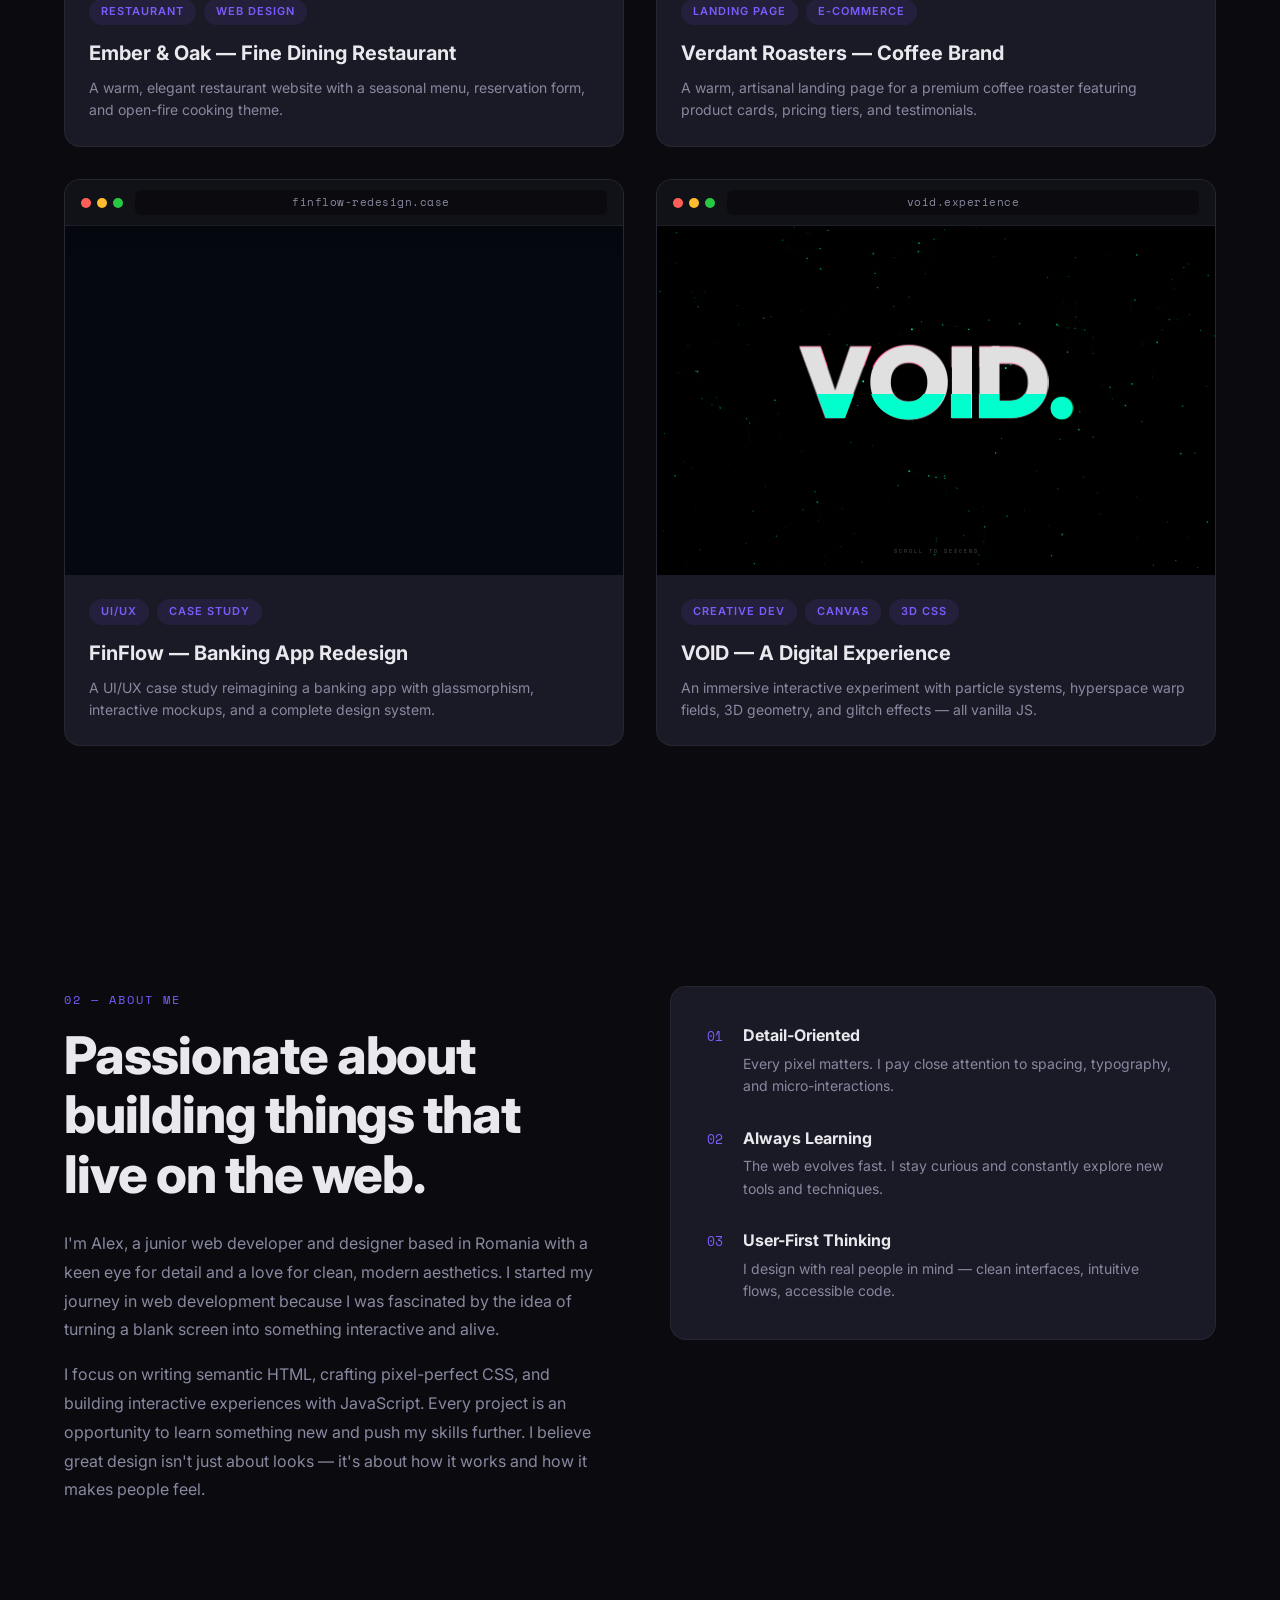
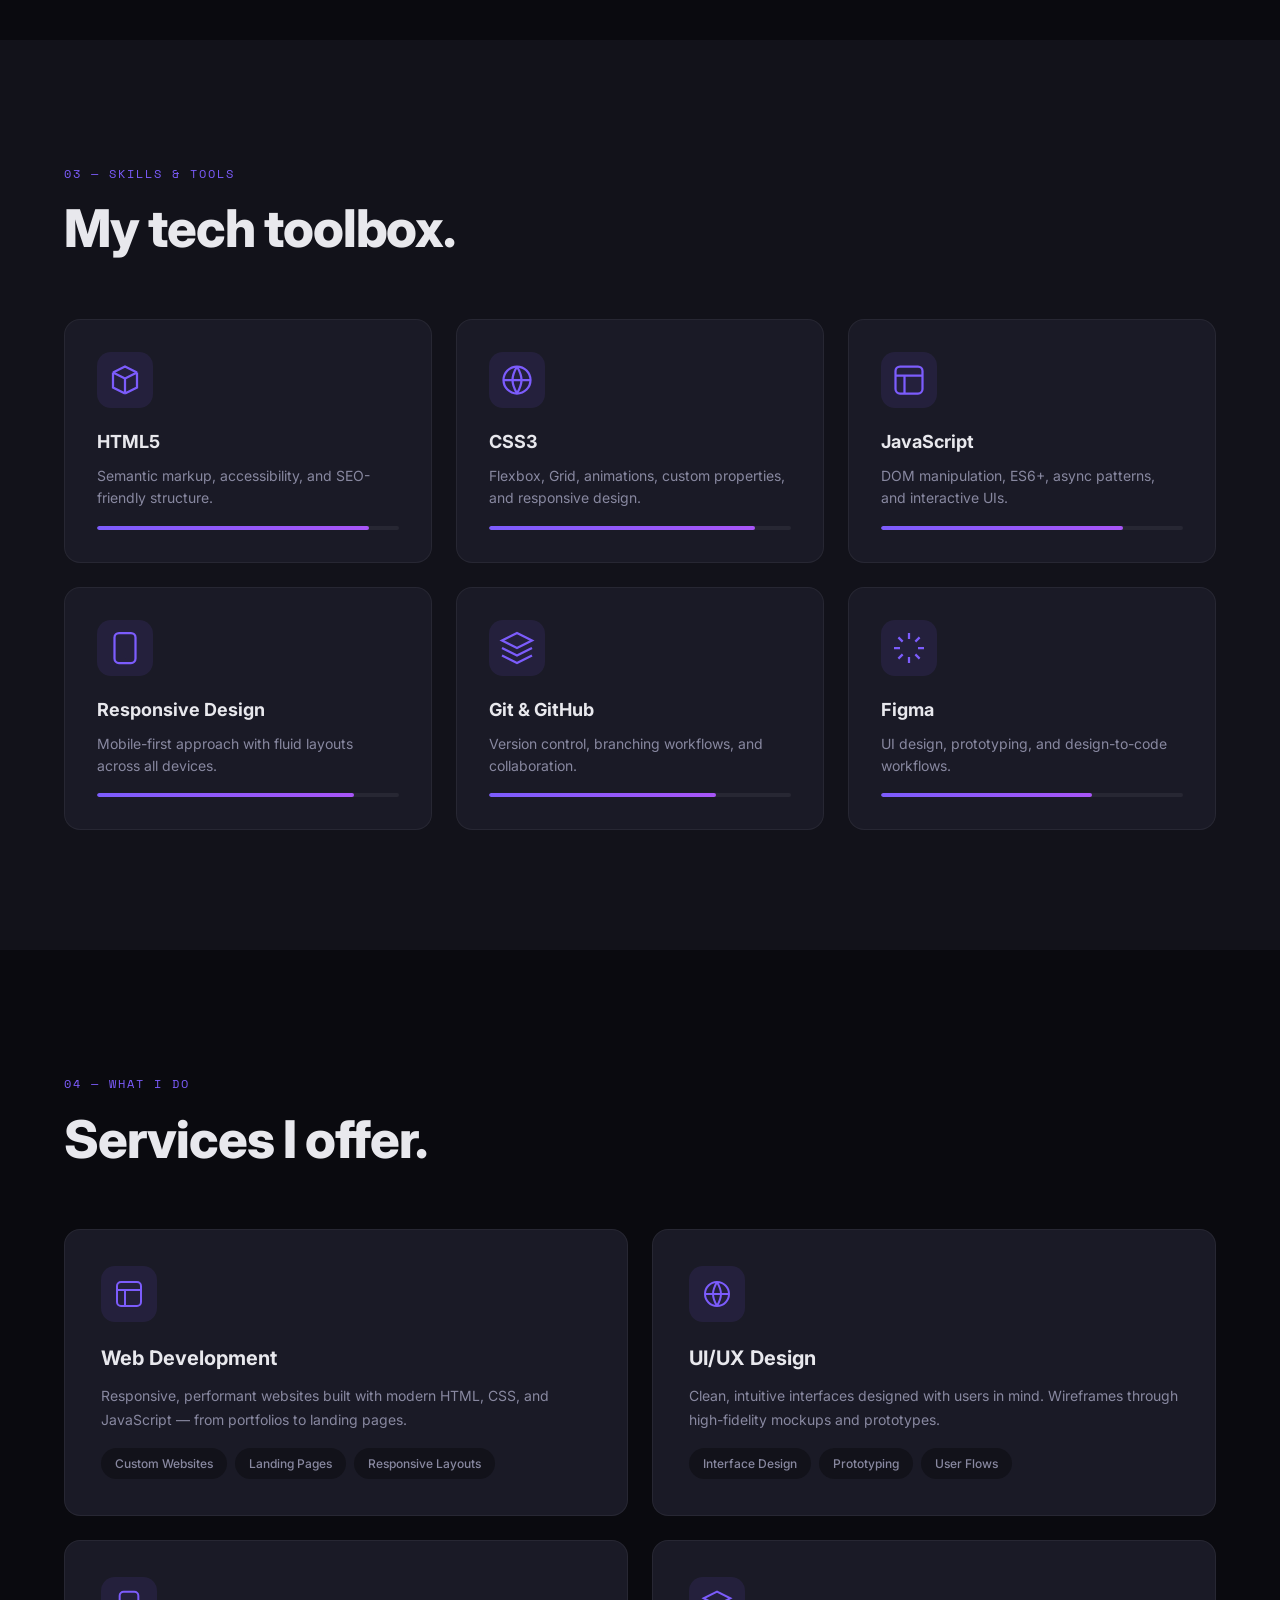
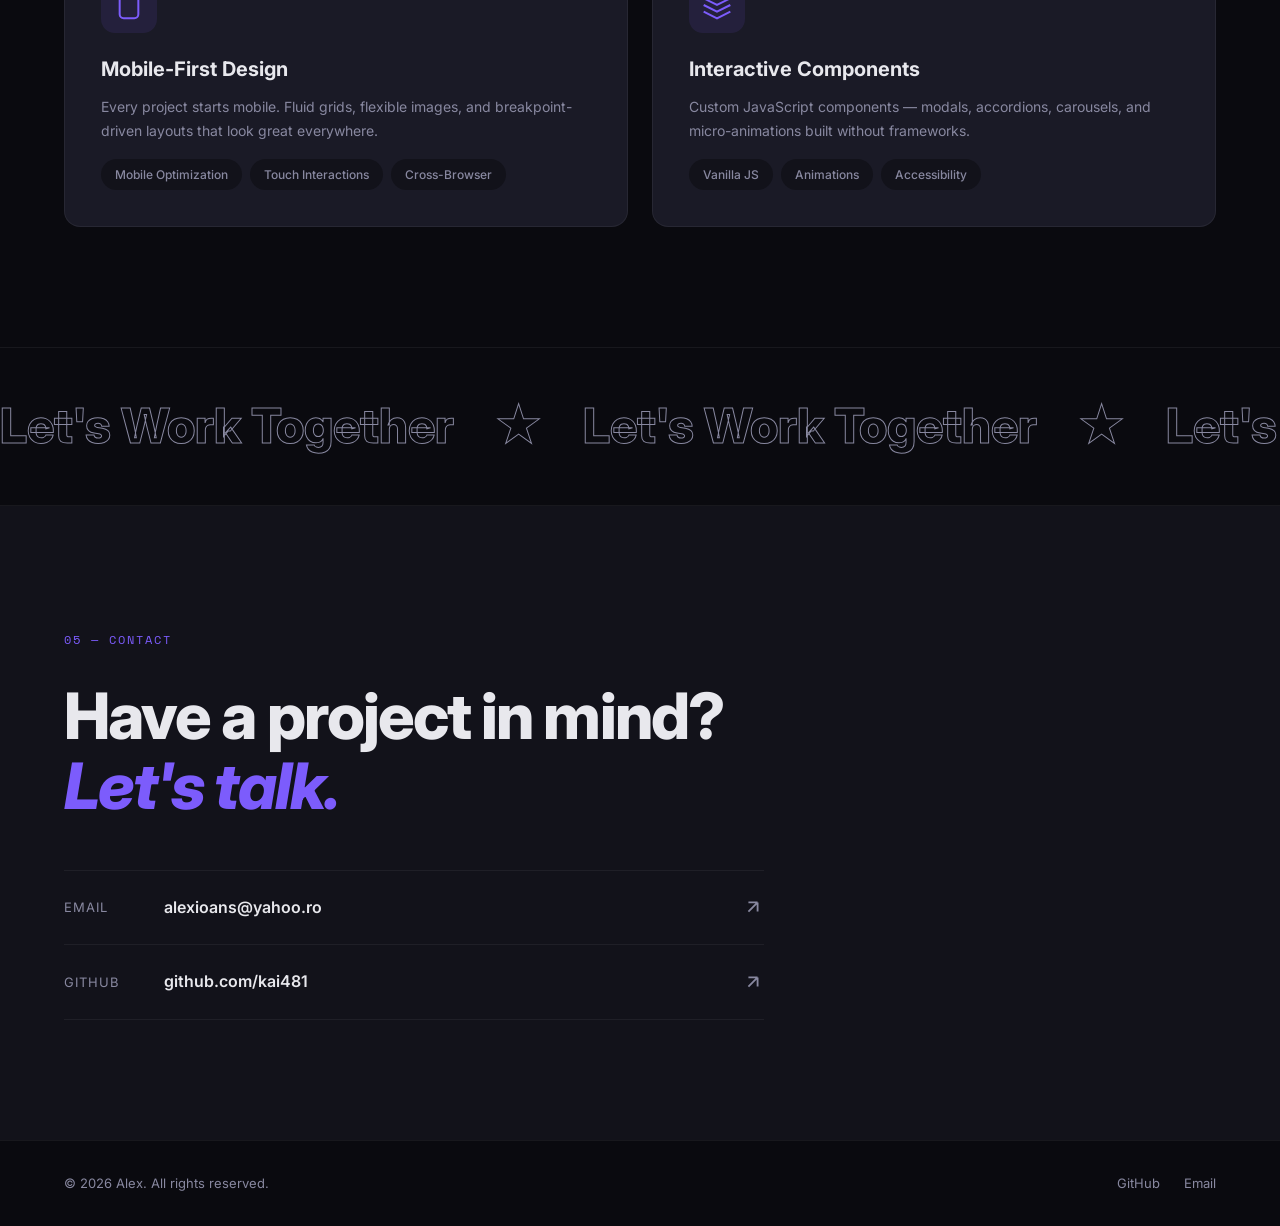
==== commit a4c35322: "Update index.html" ====
--- a/index.html
+++ b/index.html
@@ -83,7 +83,7 @@
             </div>
             <div class="hero-stats reveal delay-5">
                 <div class="stat">
-                    <span class="stat-num" data-count="4">0</span><span class="stat-plus">+</span>
+                    <span class="stat-num" data-count="10">0</span><span class="stat-plus">+</span>
                     <span class="stat-label">Projects Built</span>
                 </div>
                 <div class="stat-divider"></div>
@@ -412,4 +412,4 @@
 
     <script src="script.js"></script>
 </body>
-</html>+</html>
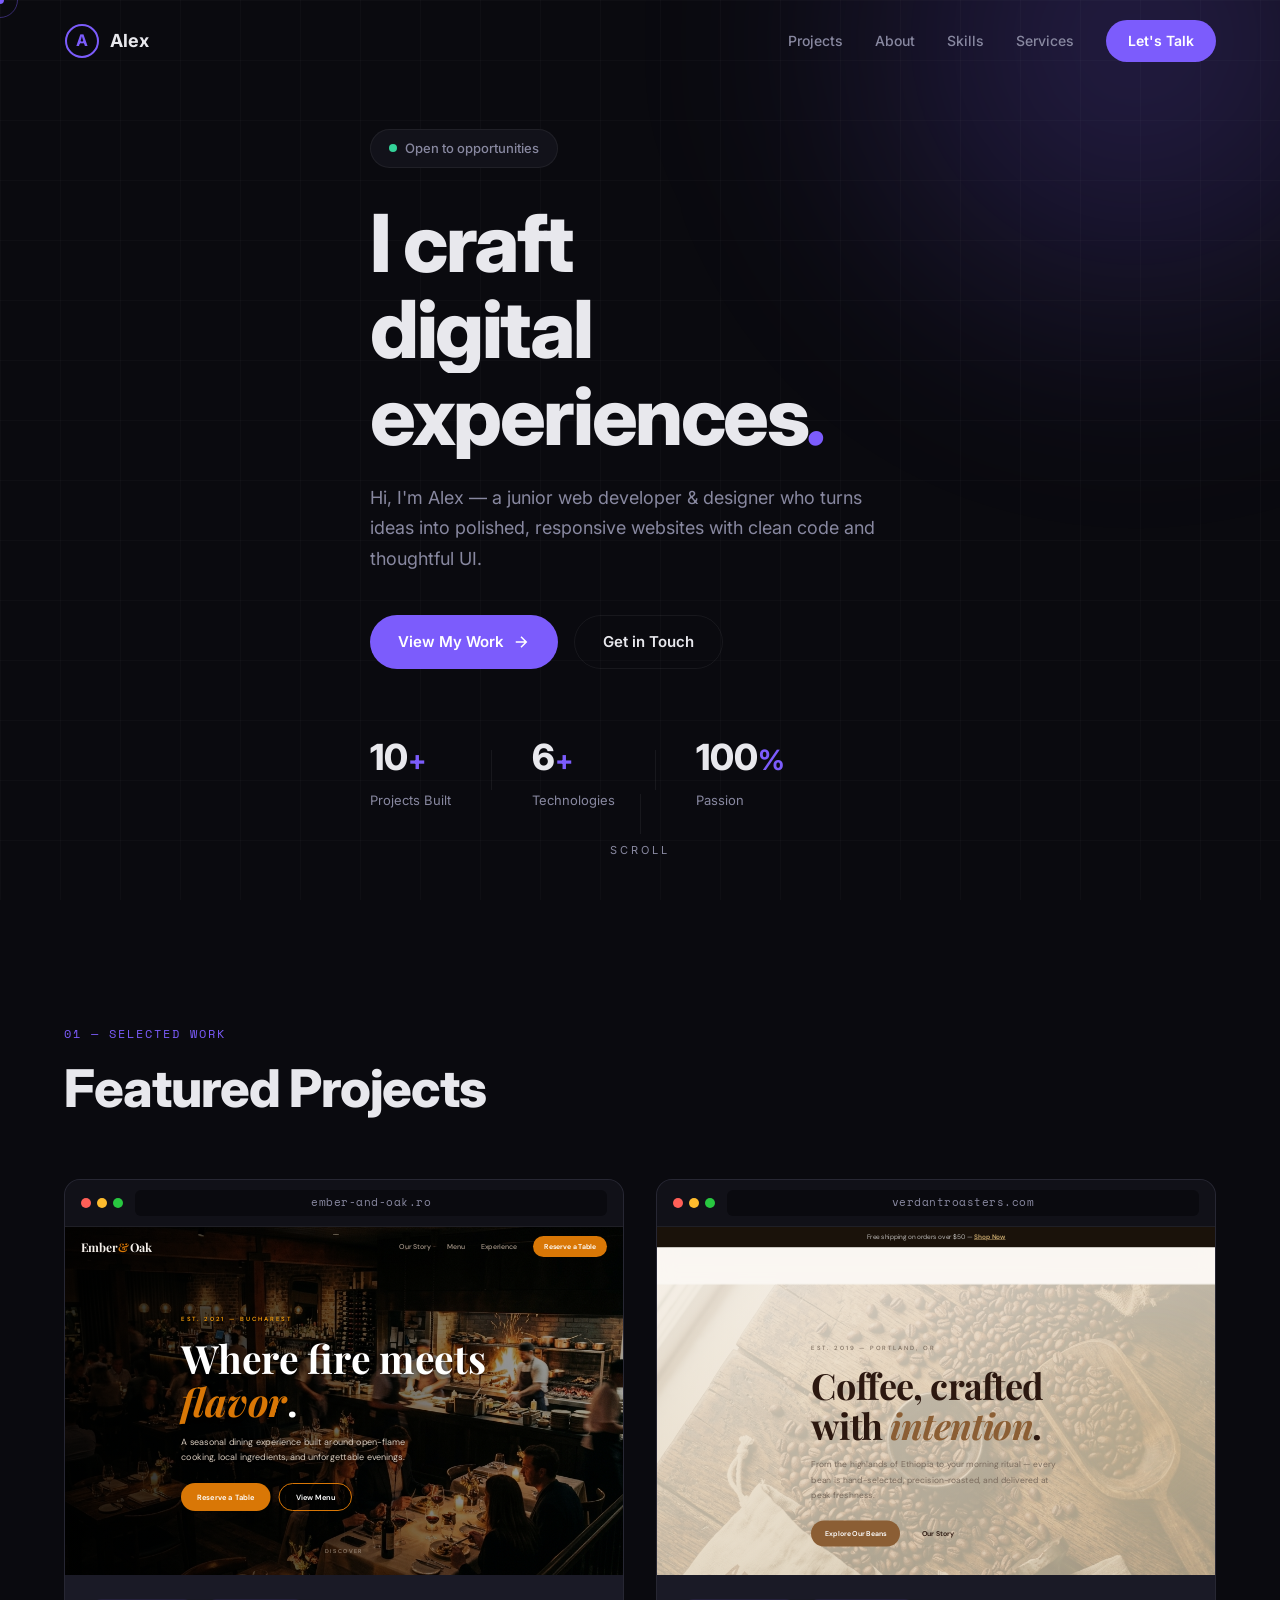
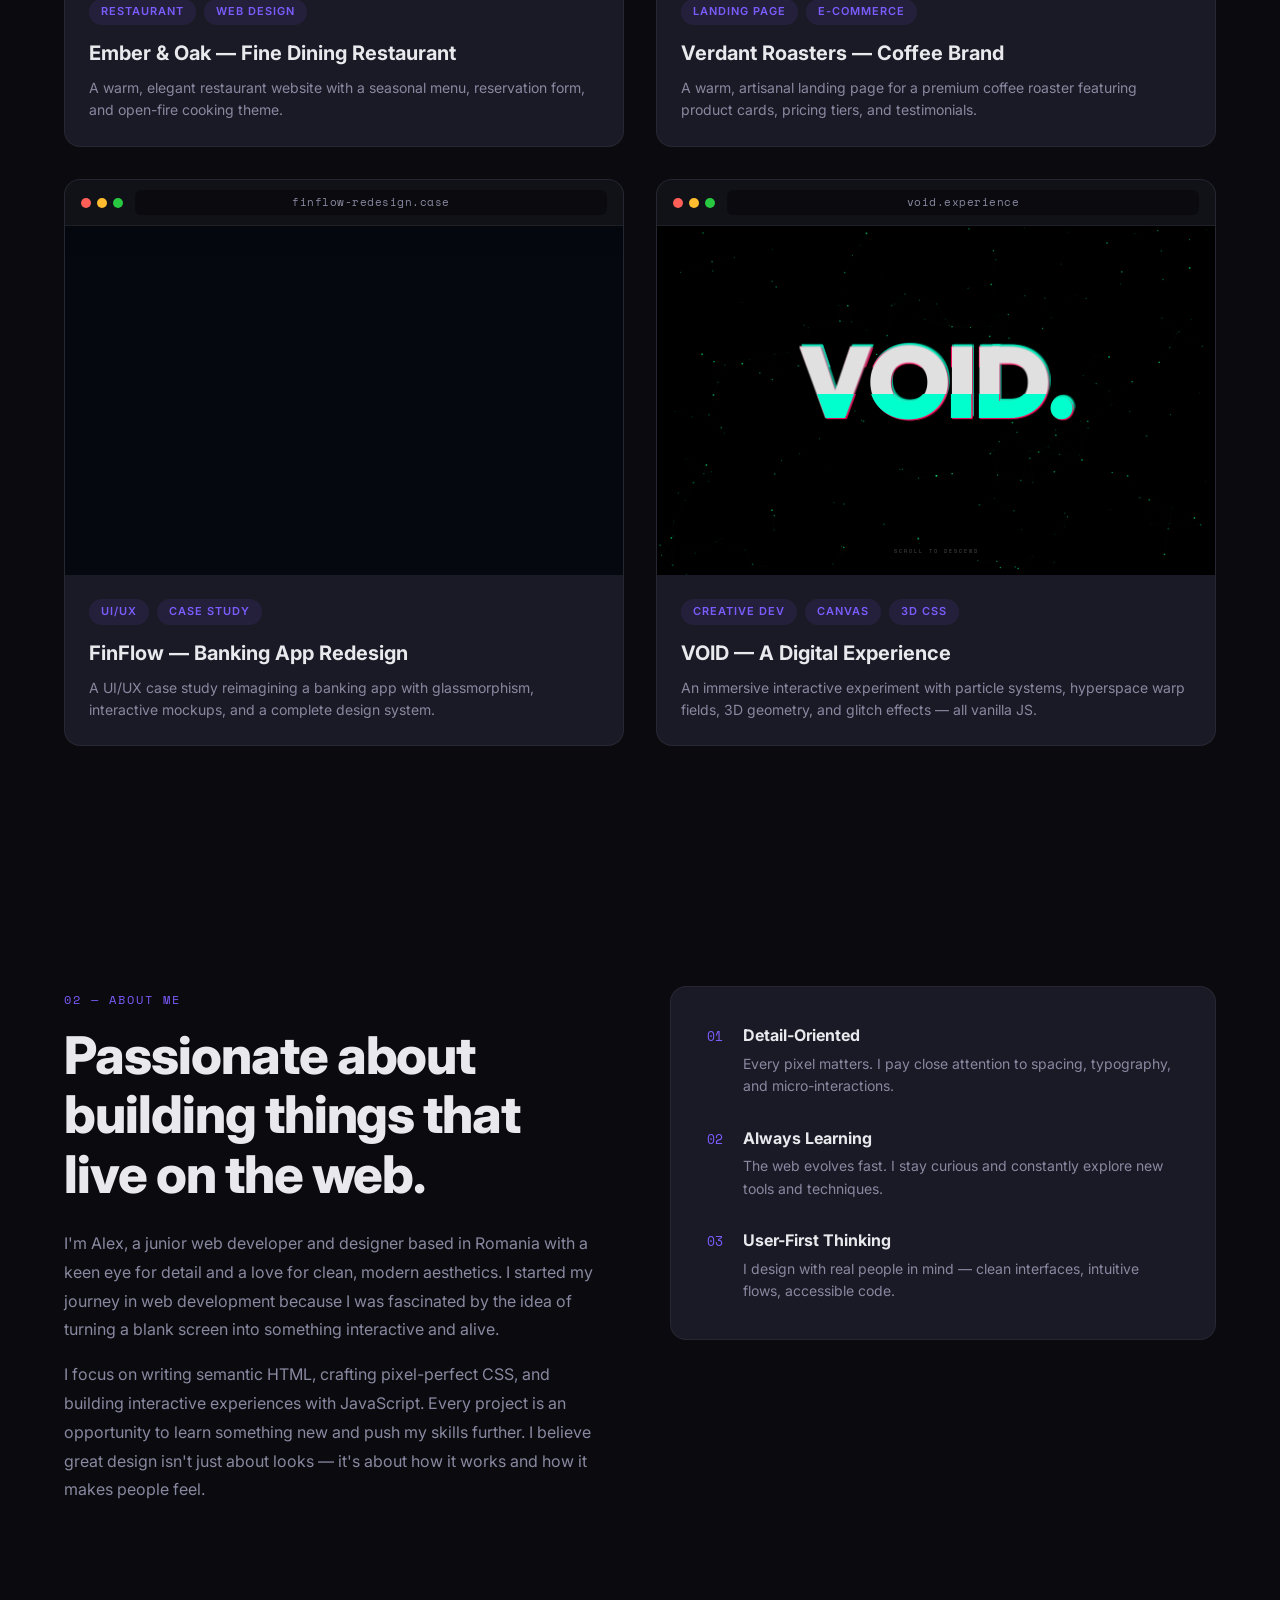
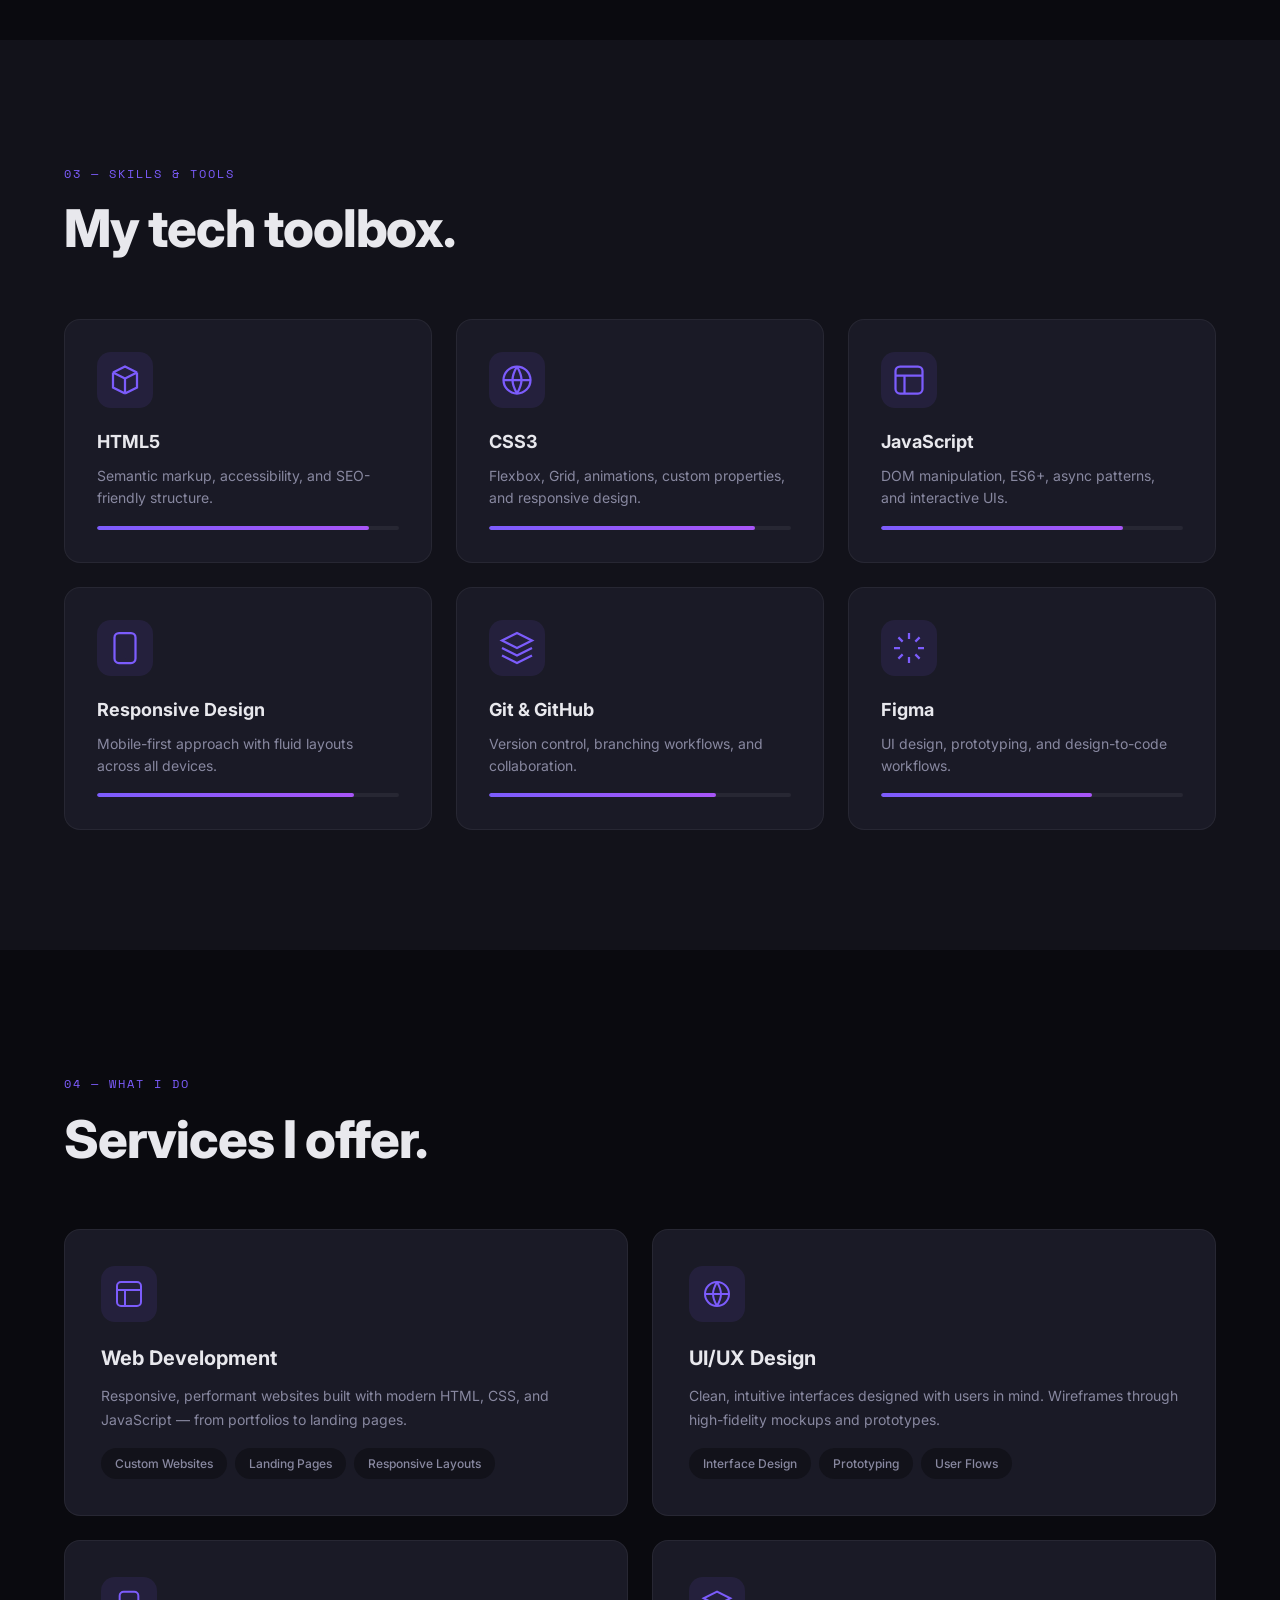
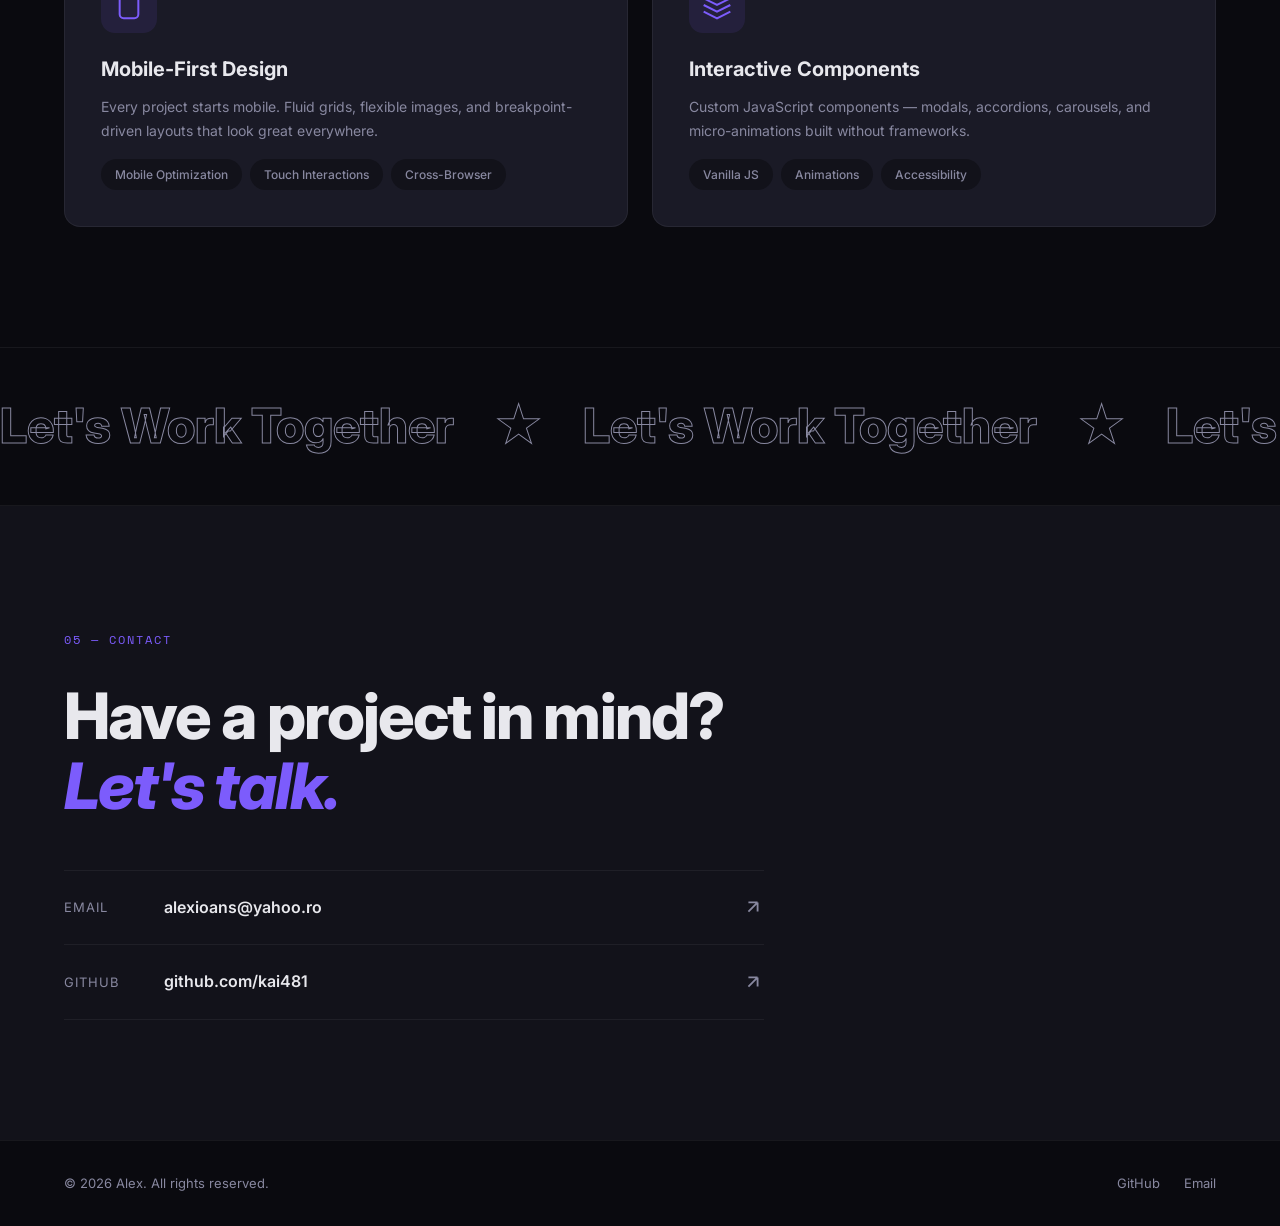
==== commit 53ceb685: "Update index.html" ====
--- a/index.html
+++ b/index.html
@@ -83,7 +83,7 @@
             </div>
             <div class="hero-stats reveal delay-5">
                 <div class="stat">
-                    <span class="stat-num" data-count="10">0</span><span class="stat-plus">+</span>
+                    <span class="stat-num" data-count="10">10</span><span class="stat-plus">+</span>
                     <span class="stat-label">Projects Built</span>
                 </div>
                 <div class="stat-divider"></div>
